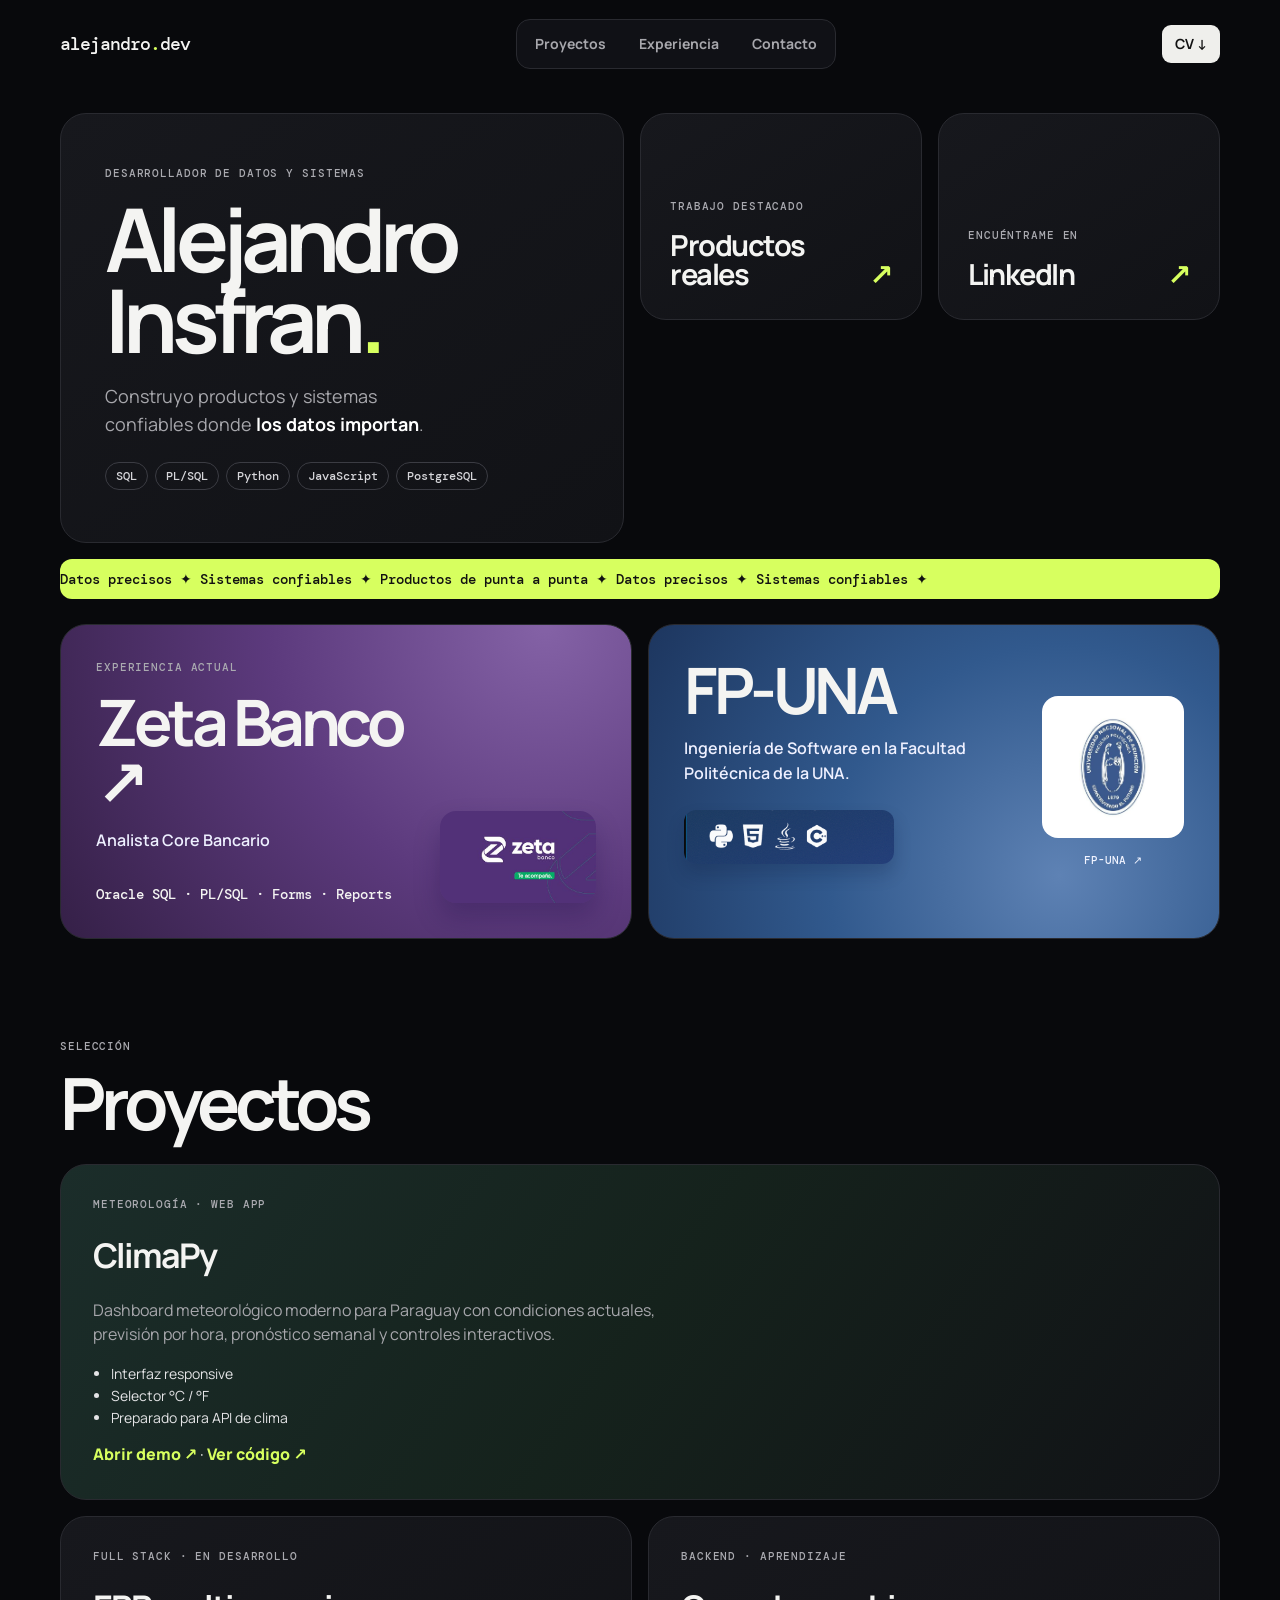
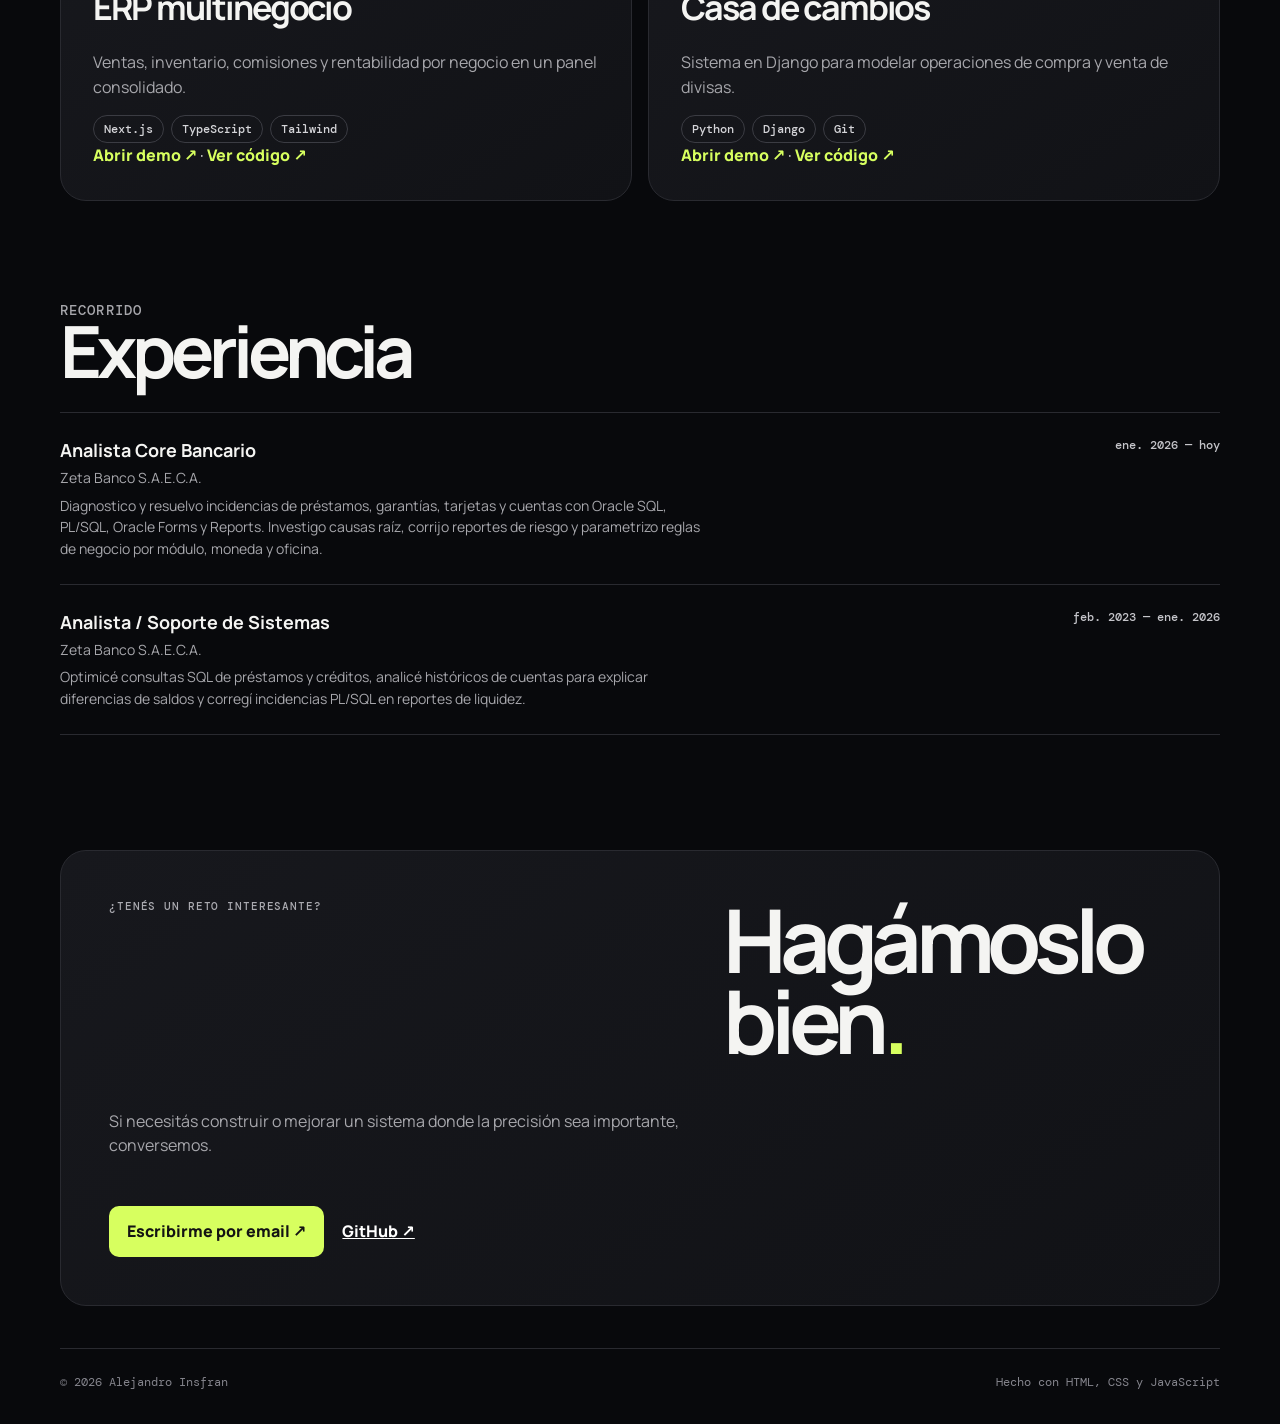
==== index.html @ 8dd602ce "Portfolio: metadatos Open Graph e imagen de vista previa para LinkedIn Co-Authored-By: Claude Sonnet" ====
<!doctype html>
<html lang="es">
<head>
  <meta charset="utf-8">
  <meta name="viewport" content="width=device-width,initial-scale=1">
  <meta name="description" content="Portfolio de Alejandro Insfran — desarrollador de datos y sistemas.">
  <meta property="og:type" content="website">
  <meta property="og:url" content="https://alejandroinsfran.dev/">
  <meta property="og:title" content="Alejandro Insfran - Desarrollador Full Stack">
  <meta property="og:description" content="Mi portafolio web: proyectos full stack, experiencia en sistemas bancarios y stack técnico (SQL, PL/SQL, Python, JavaScript, PostgreSQL).">
  <meta property="og:image" content="https://alejandroinsfran.dev/assets/og-portfolio.png">
  <meta property="og:image:width" content="1200">
  <meta property="og:image:height" content="630">
  <meta name="twitter:card" content="summary_large_image">
  <meta name="theme-color" content="#08090c">
  <title>Alejandro Insfran — Portfolio</title>
  <link rel="preconnect" href="https://fonts.googleapis.com">
  <link rel="preconnect" href="https://fonts.gstatic.com" crossorigin>
  <link href="https://fonts.googleapis.com/css2?family=DM+Mono:wght@400;500&family=Manrope:wght@400;500;600;700;800&display=swap" rel="stylesheet">
  <link rel="stylesheet" href="styles.css">
</head>
<body>
  <header class="header wrap">
    <a class="brand" href="#inicio">alejandro<span>.</span>dev</a>
    <nav aria-label="Navegación principal">
      <a href="https://github.com/ale13211#hola-soy-alejandro-insfran-" target="_blank" rel="noreferrer">Proyectos</a><a href="#experiencia">Experiencia</a><a href="#contacto">Contacto</a>
    </nav>
    <a class="header-cta" href="CV_Alejandro_Insfran_ES.pdf" download>CV ↓</a>
  </header>
  <main class="wrap" id="inicio">
    <section class="hero-grid section" aria-labelledby="title">
      <article class="card intro">
        <p class="eyebrow">DESARROLLADOR DE DATOS Y SISTEMAS</p>
        <h1 id="title">Alejandro<br>Insfran<span>.</span></h1>
        <p class="lead">Construyo productos y sistemas confiables donde <strong>los datos importan</strong>.</p>
        <div class="chips"><span>SQL</span><span>PL/SQL</span><span>Python</span><span>JavaScript</span><span>PostgreSQL</span></div>
      </article>
      <a class="card mini-card work-link" href="#proyectos">
        <p class="eyebrow">TRABAJO DESTACADO</p><h2>Productos<br>reales <b>↗</b></h2>
      </a>
      <a class="card mini-card linkedin" href="https://www.linkedin.com/in/alejandro-daniel-insfran-ca%C3%B1ete-721518279" target="_blank" rel="noreferrer">
        <p class="eyebrow">ENCUÉNTRAME EN</p><h2>LinkedIn <b>↗</b></h2>
      </a>
    </section>
    <div class="marquee" aria-hidden="true"><span>Datos precisos ✦ Sistemas confiables ✦ Productos de punta a punta ✦ Datos precisos ✦ Sistemas confiables ✦</span></div>
    <section class="feature-grid section" aria-label="Resumen profesional">
      <article class="card violet job-card">
        <div><p class="eyebrow">EXPERIENCIA ACTUAL</p><h2><a class="company-link" href="https://www.linkedin.com/company/zetabanco" target="_blank" rel="noreferrer">Zeta Banco ↗</a></h2><p>Analista Core Bancario</p>
        <div class="icons">Oracle SQL · PL/SQL · Forms · Reports</div></div>
        <img class="zeta-logo" src="assets/www_google_com_1791485414981.jpg" alt="Logo de Zeta Banco">
      </article>
      <a class="card blue study-card study-link" href="https://www.pol.una.py/" target="_blank" rel="noreferrer" aria-label="Visitar Facultad Politécnica UNA">
        <div><h2>FP-UNA</h2><p>Ingeniería de Software en la Facultad Politécnica de la UNA.</p><img class="study-tech-strip" src="assets/codex-clipboard-99dcad30-710d-464f-be17-c6146ee0ed5e.png" alt="Tecnologías: Python, HTML, Java y C++"></div>
        <figure class="una-mark"><img src="assets/www_google_com_1791486245835.jpg" alt="Escudo de la Facultad Politécnica UNA"><figcaption>FP-UNA ↗</figcaption></figure>
      </a>
    </section>
    <section id="proyectos" class="section">
      <div class="section-heading"><p class="eyebrow">SELECCIÓN</p><h2>Proyectos</h2></div>
      <div class="projects-grid">
        <article class="project card project-main"><div><p class="eyebrow">METEOROLOGÍA · WEB APP</p><h3>ClimaPy</h3><p>Dashboard meteorológico moderno para Paraguay con condiciones actuales, previsión por hora, pronóstico semanal y controles interactivos.</p><ul><li>Interfaz responsive</li><li>Selector °C / °F</li><li>Preparado para API de clima</li></ul></div><div><a href="demos/clima/">Abrir demo ↗</a> · <a href="https://github.com/ale13211/climapy-weather-dashboard" target="_blank" rel="noreferrer">Ver código ↗</a></div></article>
        <article class="project card"><p class="eyebrow">FULL STACK · EN DESARROLLO</p><h3>ERP multinegocio</h3><p>Ventas, inventario, comisiones y rentabilidad por negocio en un panel consolidado.</p><div class="tags"><span>Next.js</span><span>TypeScript</span><span>Tailwind</span></div><div><a href="demos/erp/">Abrir demo ↗</a> · <a href="https://github.com/ale13211/nova-erp-dashboard" target="_blank" rel="noreferrer">Ver código ↗</a></div></article>
        <article class="project card"><p class="eyebrow">BACKEND · APRENDIZAJE</p><h3>Casa de cambios</h3><p>Sistema en Django para modelar operaciones de compra y venta de divisas.</p><div class="tags"><span>Python</span><span>Django</span><span>Git</span></div><div><a href="demos/casa-cambios/">Abrir demo ↗</a> · <a href="https://github.com/ale13211/cambio-claro-exchange-demo" target="_blank" rel="noreferrer">Ver código ↗</a></div></article>
      </div>
    </section>
    <section id="experiencia" class="section experience">
      <div class="section-heading"><p class="eyebrow">RECORRIDO</p><h2>Experiencia</h2></div>
      <ol>
        <li><div><strong>Analista Core Bancario</strong><span>Zeta Banco S.A.E.C.A.</span></div><time>ene. 2026 — hoy</time><p>Diagnostico y resuelvo incidencias de préstamos, garantías, tarjetas y cuentas con Oracle SQL, PL/SQL, Oracle Forms y Reports. Investigo causas raíz, corrijo reportes de riesgo y parametrizo reglas de negocio por módulo, moneda y oficina.</p></li>
        <li><div><strong>Analista / Soporte de Sistemas</strong><span>Zeta Banco S.A.E.C.A.</span></div><time>feb. 2023 — ene. 2026</time><p>Optimicé consultas SQL de préstamos y créditos, analicé históricos de cuentas para explicar diferencias de saldos y corregí incidencias PL/SQL en reportes de liquidez.</p></li>
      </ol>
    </section>
    <section id="contacto" class="contact section card">
      <p class="eyebrow">¿TENÉS UN RETO INTERESANTE?</p><h2>Hagámoslo<br>bien<span>.</span></h2>
      <p>Si necesitás construir o mejorar un sistema donde la precisión sea importante, conversemos.</p>
      <div><a class="button" href="mailto:aleinsfranwork@gmail.com">Escribirme por email ↗</a><a class="text-link" href="https://github.com/ale13211" target="_blank" rel="noreferrer">GitHub ↗</a></div>
    </section>
  </main>
  <footer class="wrap"><span>© <span id="year"></span> Alejandro Insfran</span><span>Hecho con HTML, CSS y JavaScript</span></footer>
  <script src="main.js"></script>
</body>
</html>
---- styles.css ----
:root{--bg:#08090c;--card:#121317;--line:#292a30;--text:#f4f4f2;--muted:#a7a7ac;--blue:#2857e8;--violet:#5b3bb9;--lime:#d7ff5f}*{box-sizing:border-box}html{scroll-behavior:smooth}body{margin:0;background:var(--bg);color:var(--text);font-family:Manrope,system-ui,sans-serif;line-height:1.55}.wrap{width:min(1160px,calc(100% - 32px));margin:auto}.header{height:88px;display:flex;align-items:center;justify-content:space-between;gap:22px}.brand{font:500 18px "DM Mono",monospace;text-decoration:none;color:var(--text);letter-spacing:-1px}.brand span,h1 span,.contact h2 span{color:var(--lime)}nav{display:flex;gap:7px;background:#101116;border:1px solid var(--line);border-radius:14px;padding:5px}nav a,.header-cta{text-decoration:none;color:var(--muted);font-size:14px;font-weight:700;padding:8px 13px;border-radius:9px;transition:.2s}nav a:hover{background:#202127;color:#fff}.header-cta{background:#efefec;color:#121212}.section{margin-top:25px}.card{background:linear-gradient(145deg,#17181d,#111216);border:1px solid var(--line);border-radius:26px}.hero-grid{display:grid;grid-template-columns:2fr 1fr 1fr;gap:16px}.intro{grid-row:span 2;padding:44px;min-height:430px;display:flex;flex-direction:column;justify-content:center}.eyebrow{color:#aaaab0;font:500 11px "DM Mono",monospace;letter-spacing:.08em;margin:0 0 18px}.intro h1,.contact h2{font-size:clamp(48px,7vw,88px);line-height:.92;letter-spacing:-.075em;margin:0}.lead{font-size:18px;color:var(--muted);max-width:31ch;margin:23px 0}.lead strong{color:#fff}.chips,.tags{display:flex;flex-wrap:wrap;gap:7px}.chips span,.tags span{border:1px solid #3b3c43;border-radius:999px;padding:5px 10px;color:#d5d5d9;font:500 12px "DM Mono",monospace}.mini-card{padding:29px;text-decoration:none;color:inherit;min-height:207px;display:flex;flex-direction:column;justify-content:flex-end;transition:transform .2s,border-color .2s}.mini-card:hover,.project:hover{transform:translateY(-4px);border-color:#666874}.mini-card h2{font-size:29px;line-height:1.02;margin:0;letter-spacing:-.05em}.mini-card b{float:right;color:var(--lime)}.marquee{margin:16px 0;background:var(--lime);color:#111;padding:11px 0;overflow:hidden;border-radius:12px;white-space:nowrap;font:500 14px "DM Mono",monospace}.marquee span{display:inline-block;animation:move 25s linear infinite}@keyframes move{to{transform:translateX(-30%)}}.feature-grid{display:grid;grid-template-columns:1fr 1fr;gap:16px}.job-card,.study-card{padding:35px;min-height:285px}.blue{background:radial-gradient(circle at 72% 80%,#5e82b4,#31598d 48%,#1d365f)}.violet{background:radial-gradient(circle at 85% 0,#8462a6,#5c3a7d 48%,#352047)}.feature-grid h2{font-size:clamp(40px,5vw,65px);line-height:.94;margin:0;letter-spacing:-.07em}.feature-grid p:not(.eyebrow){max-width:32ch;color:#eef0ff;font-weight:600}.icons{margin-top:32px;font:500 14px "DM Mono",monospace}.section-heading{margin:100px 0 28px}.section-heading h2{font-size:clamp(40px,6vw,72px);letter-spacing:-.07em;line-height:.9;margin:0}.projects-grid{display:grid;grid-template-columns:repeat(2,1fr);gap:16px}.project{padding:32px;min-height:280px;display:flex;flex-direction:column;justify-content:space-between;transition:.2s}.project-main{grid-column:span 2;background:linear-gradient(125deg,#1b2d2a,#15221c 50%,#111216)}.project h3{font-size:34px;letter-spacing:-.06em;margin:0}.project p:not(.eyebrow){color:var(--muted);max-width:60ch}.project ul{padding-left:18px;color:#e4e4e6;font-size:14px}.project a{color:var(--lime);font-weight:800;text-decoration:none}.experience ol{list-style:none;padding:0;margin:0;border-top:1px solid var(--line)}.experience li{display:grid;grid-template-columns:1.5fr auto;gap:5px 20px;padding:24px 0;border-bottom:1px solid var(--line)}.experience strong{display:block;font-size:18px}.experience span,.experience p{color:var(--muted);font-size:14px}.experience p{grid-column:1/-1;margin:0;max-width:72ch}.experience time{font:500 12px "DM Mono",monospace;color:#c5c5ca}.contact{margin:115px 0 42px;padding:48px;display:grid;grid-template-columns:1.3fr 1fr;gap:32px}.contact p:not(.eyebrow){color:var(--muted);align-self:center}.contact>div{grid-column:1/-1;display:flex;gap:18px;align-items:center}.button{background:var(--lime);color:#131313;text-decoration:none;font-weight:800;padding:13px 18px;border-radius:10px}.text-link{color:#fff;font-weight:800}footer{border-top:1px solid var(--line);padding:25px 0 34px;color:#85858d;display:flex;justify-content:space-between;font:12px "DM Mono",monospace}@media(max-width:720px){.header{height:70px}.header nav{display:none}.hero-grid{grid-template-columns:1fr}.intro{min-height:350px;padding:30px}.mini-card{min-height:150px}.feature-grid,.projects-grid,.contact{grid-template-columns:1fr}.project-main{grid-column:span 1}.section-heading{margin-top:72px}.contact{padding:30px;margin-top:80px}.contact>div{grid-column:auto;flex-direction:column;align-items:flex-start}.experience li{grid-template-columns:1fr}.experience time{grid-column:1}.header-cta{padding:7px 10px}}.company-link{color:inherit;text-decoration:none}.company-link:hover{color:var(--lime)}
.job-card,.study-card{position:relative;overflow:hidden}.job-card{display:flex;justify-content:space-between;gap:18px}.zeta-logo{width:156px;height:92px;object-fit:cover;object-position:center;border-radius:16px;align-self:flex-end;box-shadow:0 14px 26px rgba(21,9,59,.25)}.study-link{display:flex;justify-content:space-between;gap:20px;color:inherit;text-decoration:none;transition:transform .2s,border-color .2s}.study-link:hover{transform:translateY(-4px);border-color:#7a9bff}.una-mark{width:142px;margin:0;align-self:center;text-align:center;flex:0 0 auto}.una-mark img{width:100%;aspect-ratio:1;object-fit:cover;border-radius:16px;border:1px solid rgba(255,255,255,.55);background:#fff;padding:7px}.una-mark figcaption{margin-top:8px;font:500 11px "DM Mono",monospace;color:#f0f3ff}@media(max-width:720px){.job-card,.study-link{min-height:285px}.zeta-logo{width:125px;height:75px}.una-mark{width:112px}.study-link h2{font-size:clamp(36px,10vw,50px)}}.study-tech-strip{display:block;width:min(210px,100%);height:auto;margin-top:24px;border-radius:12px;opacity:.98;box-shadow:0 10px 18px rgba(9,22,49,.2)}@media(max-width:720px){.study-tech-strip{width:165px;margin-top:18px}}
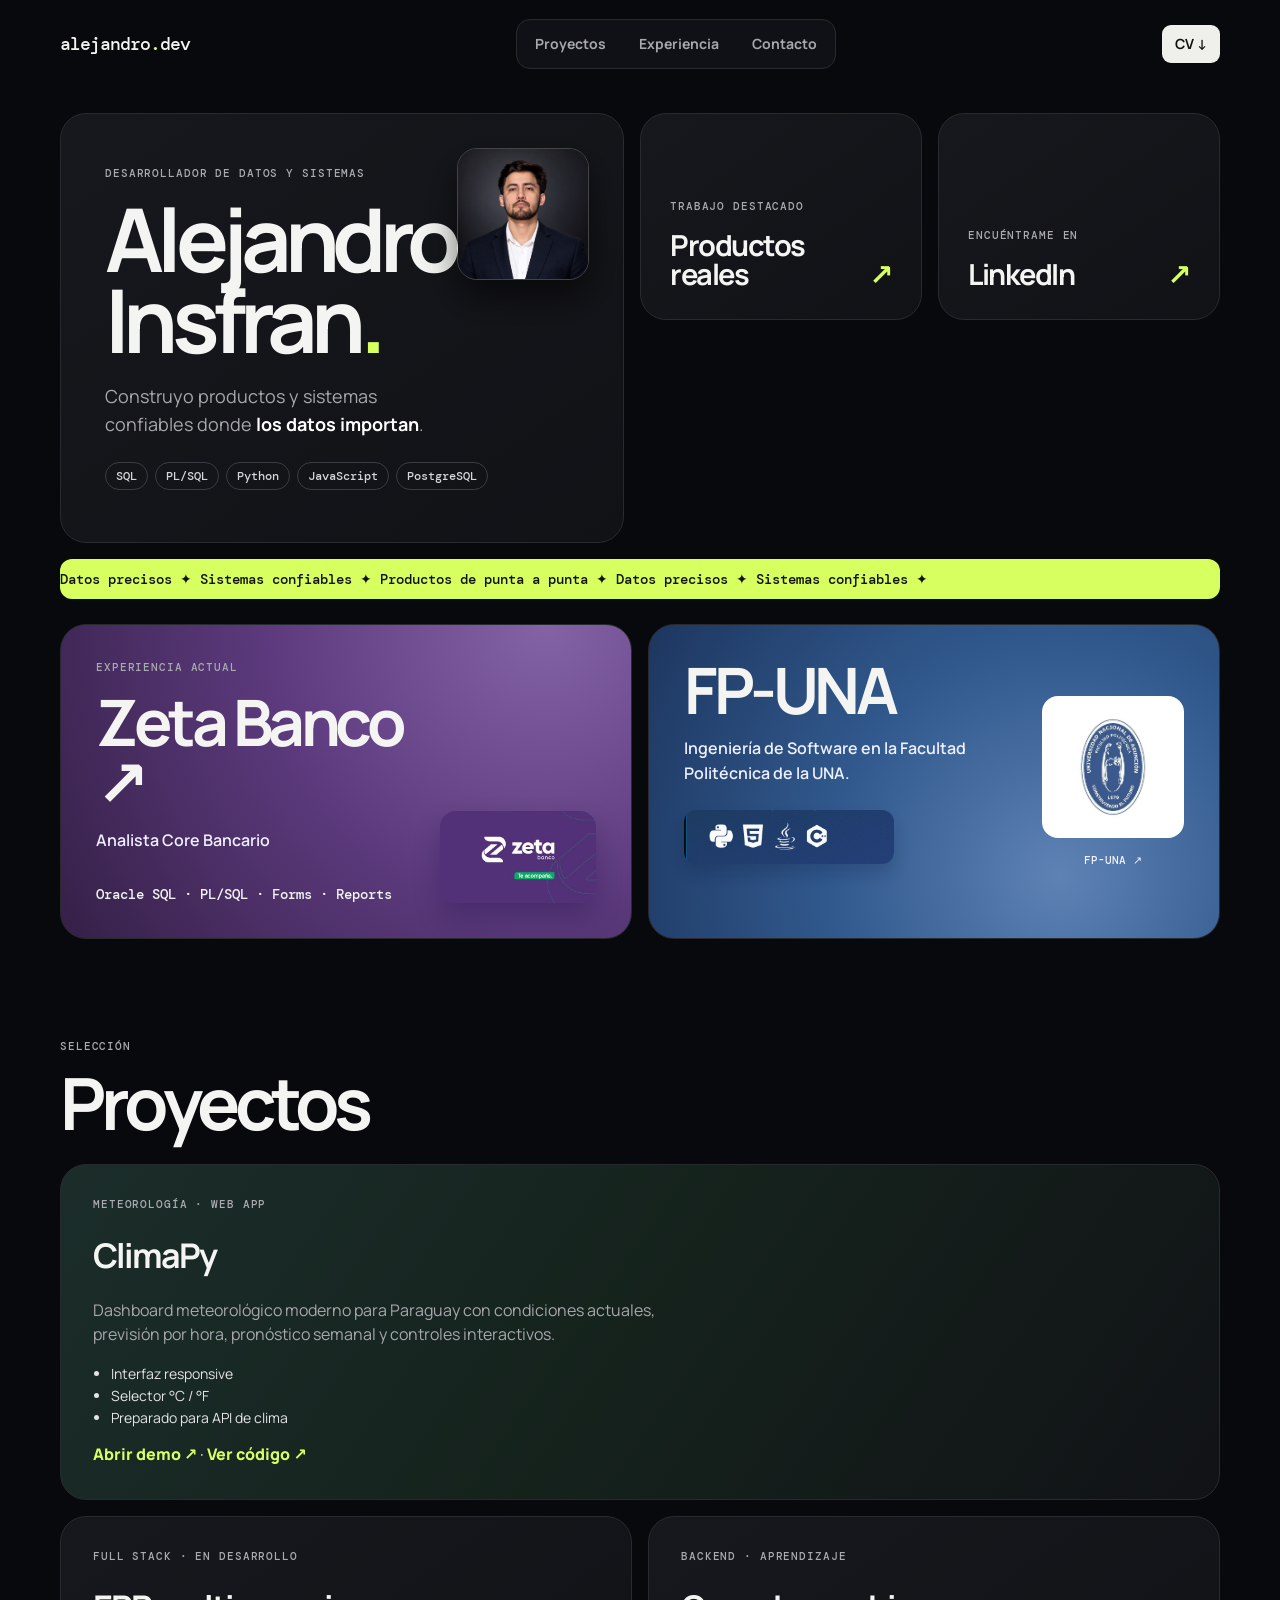
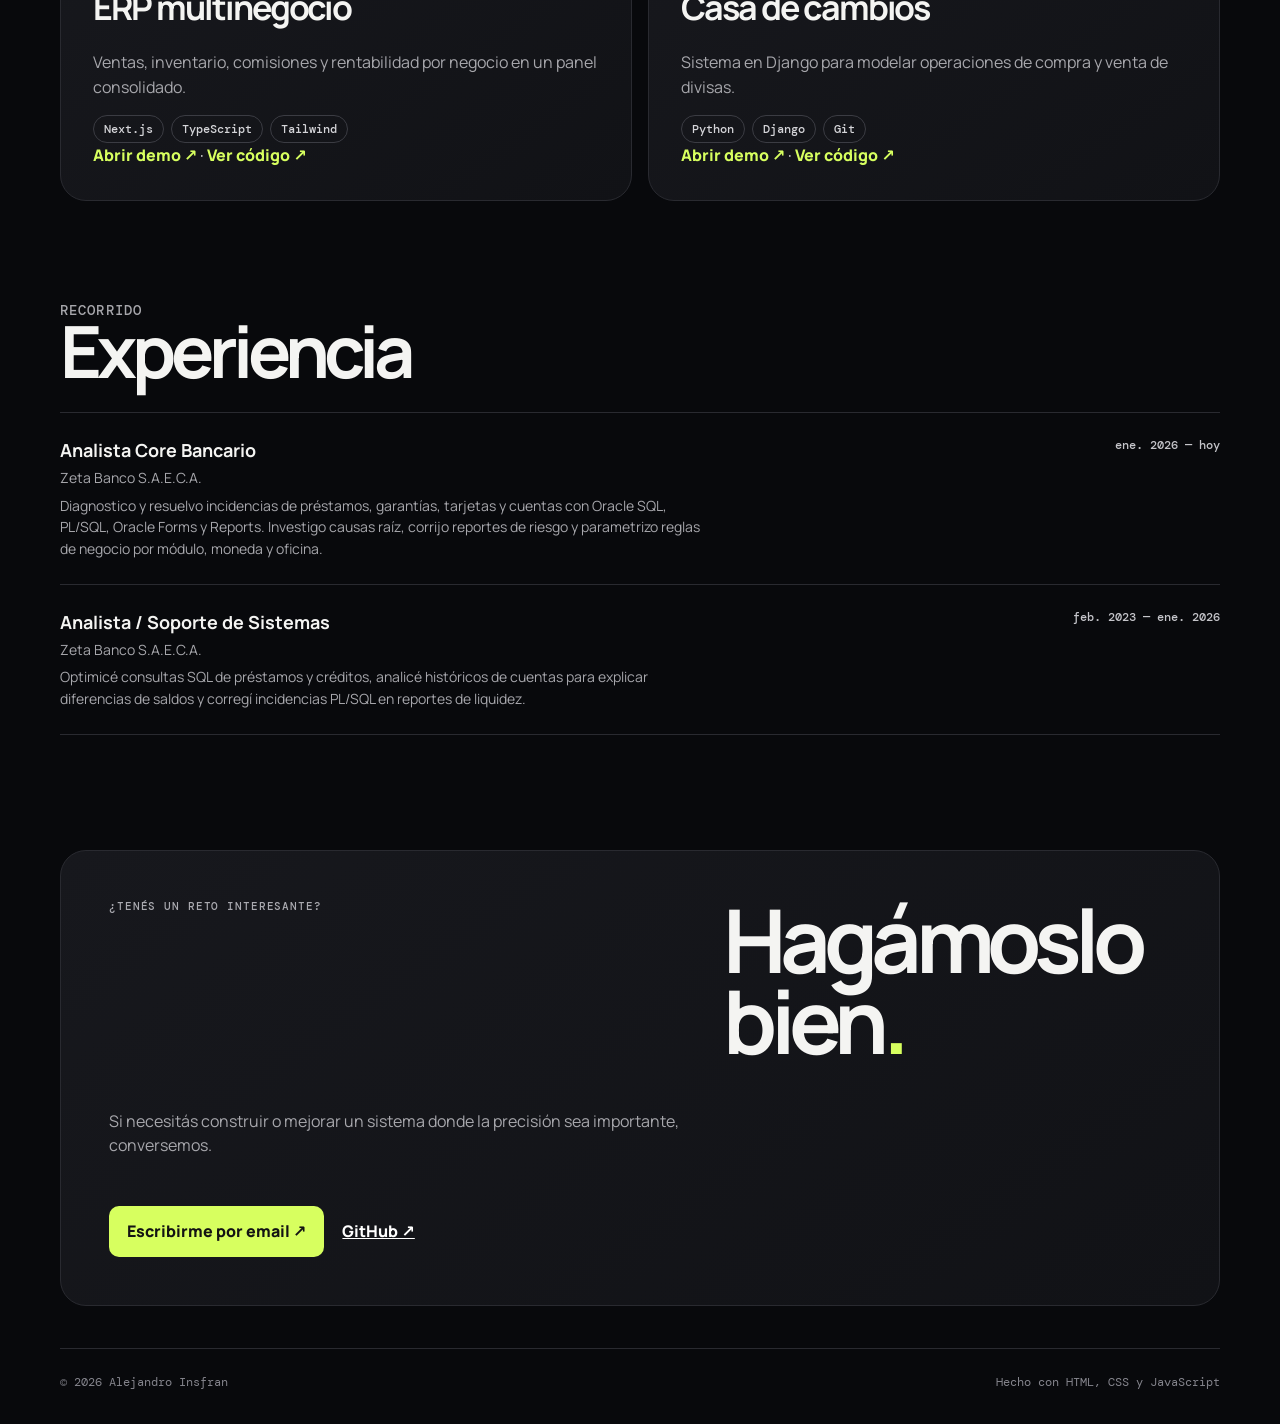
==== commit db1de49d: "feat: add professional portrait to hero" ====
--- a/index.html
+++ b/index.html
@@ -30,6 +30,7 @@
   <main class="wrap" id="inicio">
     <section class="hero-grid section" aria-labelledby="title">
       <article class="card intro">
+        <img class="profile-photo" src="assets/alejandro-insfran-profile.png" alt="Retrato profesional de Alejandro Insfran">
         <p class="eyebrow">DESARROLLADOR DE DATOS Y SISTEMAS</p>
         <h1 id="title">Alejandro<br>Insfran<span>.</span></h1>
         <p class="lead">Construyo productos y sistemas confiables donde <strong>los datos importan</strong>.</p>
@@ -78,4 +79,4 @@
   <footer class="wrap"><span>© <span id="year"></span> Alejandro Insfran</span><span>Hecho con HTML, CSS y JavaScript</span></footer>
   <script src="main.js"></script>
 </body>
-</html>+</html>
--- a/styles.css
+++ b/styles.css
@@ -1,2 +1,3 @@
 :root{--bg:#08090c;--card:#121317;--line:#292a30;--text:#f4f4f2;--muted:#a7a7ac;--blue:#2857e8;--violet:#5b3bb9;--lime:#d7ff5f}*{box-sizing:border-box}html{scroll-behavior:smooth}body{margin:0;background:var(--bg);color:var(--text);font-family:Manrope,system-ui,sans-serif;line-height:1.55}.wrap{width:min(1160px,calc(100% - 32px));margin:auto}.header{height:88px;display:flex;align-items:center;justify-content:space-between;gap:22px}.brand{font:500 18px "DM Mono",monospace;text-decoration:none;color:var(--text);letter-spacing:-1px}.brand span,h1 span,.contact h2 span{color:var(--lime)}nav{display:flex;gap:7px;background:#101116;border:1px solid var(--line);border-radius:14px;padding:5px}nav a,.header-cta{text-decoration:none;color:var(--muted);font-size:14px;font-weight:700;padding:8px 13px;border-radius:9px;transition:.2s}nav a:hover{background:#202127;color:#fff}.header-cta{background:#efefec;color:#121212}.section{margin-top:25px}.card{background:linear-gradient(145deg,#17181d,#111216);border:1px solid var(--line);border-radius:26px}.hero-grid{display:grid;grid-template-columns:2fr 1fr 1fr;gap:16px}.intro{grid-row:span 2;padding:44px;min-height:430px;display:flex;flex-direction:column;justify-content:center}.eyebrow{color:#aaaab0;font:500 11px "DM Mono",monospace;letter-spacing:.08em;margin:0 0 18px}.intro h1,.contact h2{font-size:clamp(48px,7vw,88px);line-height:.92;letter-spacing:-.075em;margin:0}.lead{font-size:18px;color:var(--muted);max-width:31ch;margin:23px 0}.lead strong{color:#fff}.chips,.tags{display:flex;flex-wrap:wrap;gap:7px}.chips span,.tags span{border:1px solid #3b3c43;border-radius:999px;padding:5px 10px;color:#d5d5d9;font:500 12px "DM Mono",monospace}.mini-card{padding:29px;text-decoration:none;color:inherit;min-height:207px;display:flex;flex-direction:column;justify-content:flex-end;transition:transform .2s,border-color .2s}.mini-card:hover,.project:hover{transform:translateY(-4px);border-color:#666874}.mini-card h2{font-size:29px;line-height:1.02;margin:0;letter-spacing:-.05em}.mini-card b{float:right;color:var(--lime)}.marquee{margin:16px 0;background:var(--lime);color:#111;padding:11px 0;overflow:hidden;border-radius:12px;white-space:nowrap;font:500 14px "DM Mono",monospace}.marquee span{display:inline-block;animation:move 25s linear infinite}@keyframes move{to{transform:translateX(-30%)}}.feature-grid{display:grid;grid-template-columns:1fr 1fr;gap:16px}.job-card,.study-card{padding:35px;min-height:285px}.blue{background:radial-gradient(circle at 72% 80%,#5e82b4,#31598d 48%,#1d365f)}.violet{background:radial-gradient(circle at 85% 0,#8462a6,#5c3a7d 48%,#352047)}.feature-grid h2{font-size:clamp(40px,5vw,65px);line-height:.94;margin:0;letter-spacing:-.07em}.feature-grid p:not(.eyebrow){max-width:32ch;color:#eef0ff;font-weight:600}.icons{margin-top:32px;font:500 14px "DM Mono",monospace}.section-heading{margin:100px 0 28px}.section-heading h2{font-size:clamp(40px,6vw,72px);letter-spacing:-.07em;line-height:.9;margin:0}.projects-grid{display:grid;grid-template-columns:repeat(2,1fr);gap:16px}.project{padding:32px;min-height:280px;display:flex;flex-direction:column;justify-content:space-between;transition:.2s}.project-main{grid-column:span 2;background:linear-gradient(125deg,#1b2d2a,#15221c 50%,#111216)}.project h3{font-size:34px;letter-spacing:-.06em;margin:0}.project p:not(.eyebrow){color:var(--muted);max-width:60ch}.project ul{padding-left:18px;color:#e4e4e6;font-size:14px}.project a{color:var(--lime);font-weight:800;text-decoration:none}.experience ol{list-style:none;padding:0;margin:0;border-top:1px solid var(--line)}.experience li{display:grid;grid-template-columns:1.5fr auto;gap:5px 20px;padding:24px 0;border-bottom:1px solid var(--line)}.experience strong{display:block;font-size:18px}.experience span,.experience p{color:var(--muted);font-size:14px}.experience p{grid-column:1/-1;margin:0;max-width:72ch}.experience time{font:500 12px "DM Mono",monospace;color:#c5c5ca}.contact{margin:115px 0 42px;padding:48px;display:grid;grid-template-columns:1.3fr 1fr;gap:32px}.contact p:not(.eyebrow){color:var(--muted);align-self:center}.contact>div{grid-column:1/-1;display:flex;gap:18px;align-items:center}.button{background:var(--lime);color:#131313;text-decoration:none;font-weight:800;padding:13px 18px;border-radius:10px}.text-link{color:#fff;font-weight:800}footer{border-top:1px solid var(--line);padding:25px 0 34px;color:#85858d;display:flex;justify-content:space-between;font:12px "DM Mono",monospace}@media(max-width:720px){.header{height:70px}.header nav{display:none}.hero-grid{grid-template-columns:1fr}.intro{min-height:350px;padding:30px}.mini-card{min-height:150px}.feature-grid,.projects-grid,.contact{grid-template-columns:1fr}.project-main{grid-column:span 1}.section-heading{margin-top:72px}.contact{padding:30px;margin-top:80px}.contact>div{grid-column:auto;flex-direction:column;align-items:flex-start}.experience li{grid-template-columns:1fr}.experience time{grid-column:1}.header-cta{padding:7px 10px}}.company-link{color:inherit;text-decoration:none}.company-link:hover{color:var(--lime)}
-.job-card,.study-card{position:relative;overflow:hidden}.job-card{display:flex;justify-content:space-between;gap:18px}.zeta-logo{width:156px;height:92px;object-fit:cover;object-position:center;border-radius:16px;align-self:flex-end;box-shadow:0 14px 26px rgba(21,9,59,.25)}.study-link{display:flex;justify-content:space-between;gap:20px;color:inherit;text-decoration:none;transition:transform .2s,border-color .2s}.study-link:hover{transform:translateY(-4px);border-color:#7a9bff}.una-mark{width:142px;margin:0;align-self:center;text-align:center;flex:0 0 auto}.una-mark img{width:100%;aspect-ratio:1;object-fit:cover;border-radius:16px;border:1px solid rgba(255,255,255,.55);background:#fff;padding:7px}.una-mark figcaption{margin-top:8px;font:500 11px "DM Mono",monospace;color:#f0f3ff}@media(max-width:720px){.job-card,.study-link{min-height:285px}.zeta-logo{width:125px;height:75px}.una-mark{width:112px}.study-link h2{font-size:clamp(36px,10vw,50px)}}.study-tech-strip{display:block;width:min(210px,100%);height:auto;margin-top:24px;border-radius:12px;opacity:.98;box-shadow:0 10px 18px rgba(9,22,49,.2)}@media(max-width:720px){.study-tech-strip{width:165px;margin-top:18px}}+.job-card,.study-card{position:relative;overflow:hidden}.job-card{display:flex;justify-content:space-between;gap:18px}.zeta-logo{width:156px;height:92px;object-fit:cover;object-position:center;border-radius:16px;align-self:flex-end;box-shadow:0 14px 26px rgba(21,9,59,.25)}.study-link{display:flex;justify-content:space-between;gap:20px;color:inherit;text-decoration:none;transition:transform .2s,border-color .2s}.study-link:hover{transform:translateY(-4px);border-color:#7a9bff}.una-mark{width:142px;margin:0;align-self:center;text-align:center;flex:0 0 auto}.una-mark img{width:100%;aspect-ratio:1;object-fit:cover;border-radius:16px;border:1px solid rgba(255,255,255,.55);background:#fff;padding:7px}.una-mark figcaption{margin-top:8px;font:500 11px "DM Mono",monospace;color:#f0f3ff}@media(max-width:720px){.job-card,.study-link{min-height:285px}.zeta-logo{width:125px;height:75px}.una-mark{width:112px}.study-link h2{font-size:clamp(36px,10vw,50px)}}.study-tech-strip{display:block;width:min(210px,100%);height:auto;margin-top:24px;border-radius:12px;opacity:.98;box-shadow:0 10px 18px rgba(9,22,49,.2)}@media(max-width:720px){.study-tech-strip{width:165px;margin-top:18px}}
+.intro{position:relative;overflow:hidden}.profile-photo{position:absolute;top:34px;right:34px;width:132px;aspect-ratio:1;object-fit:cover;object-position:center 18%;border-radius:20px;border:1px solid rgba(255,255,255,.2);box-shadow:0 18px 35px #0008;filter:saturate(.95)}@media(max-width:720px){.profile-photo{top:24px;right:24px;width:104px;border-radius:16px}.intro h1{max-width:75%}}
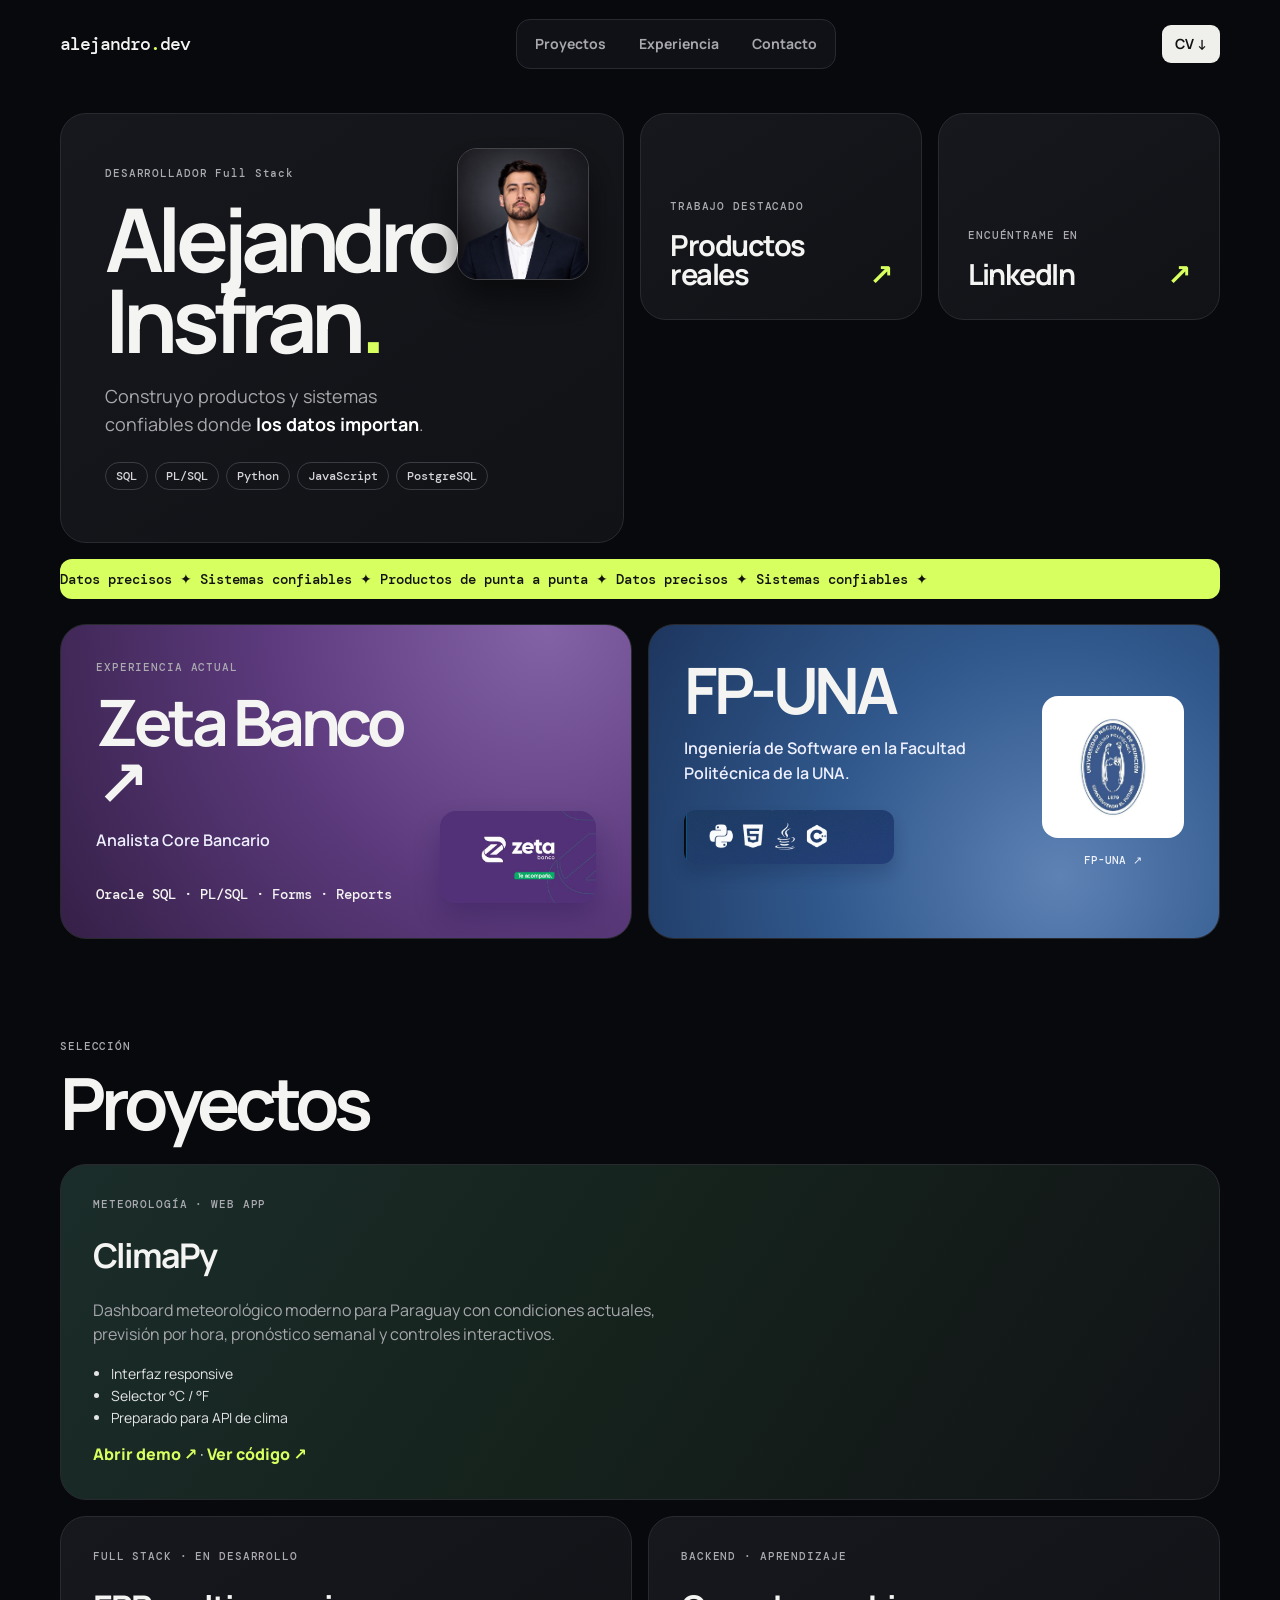
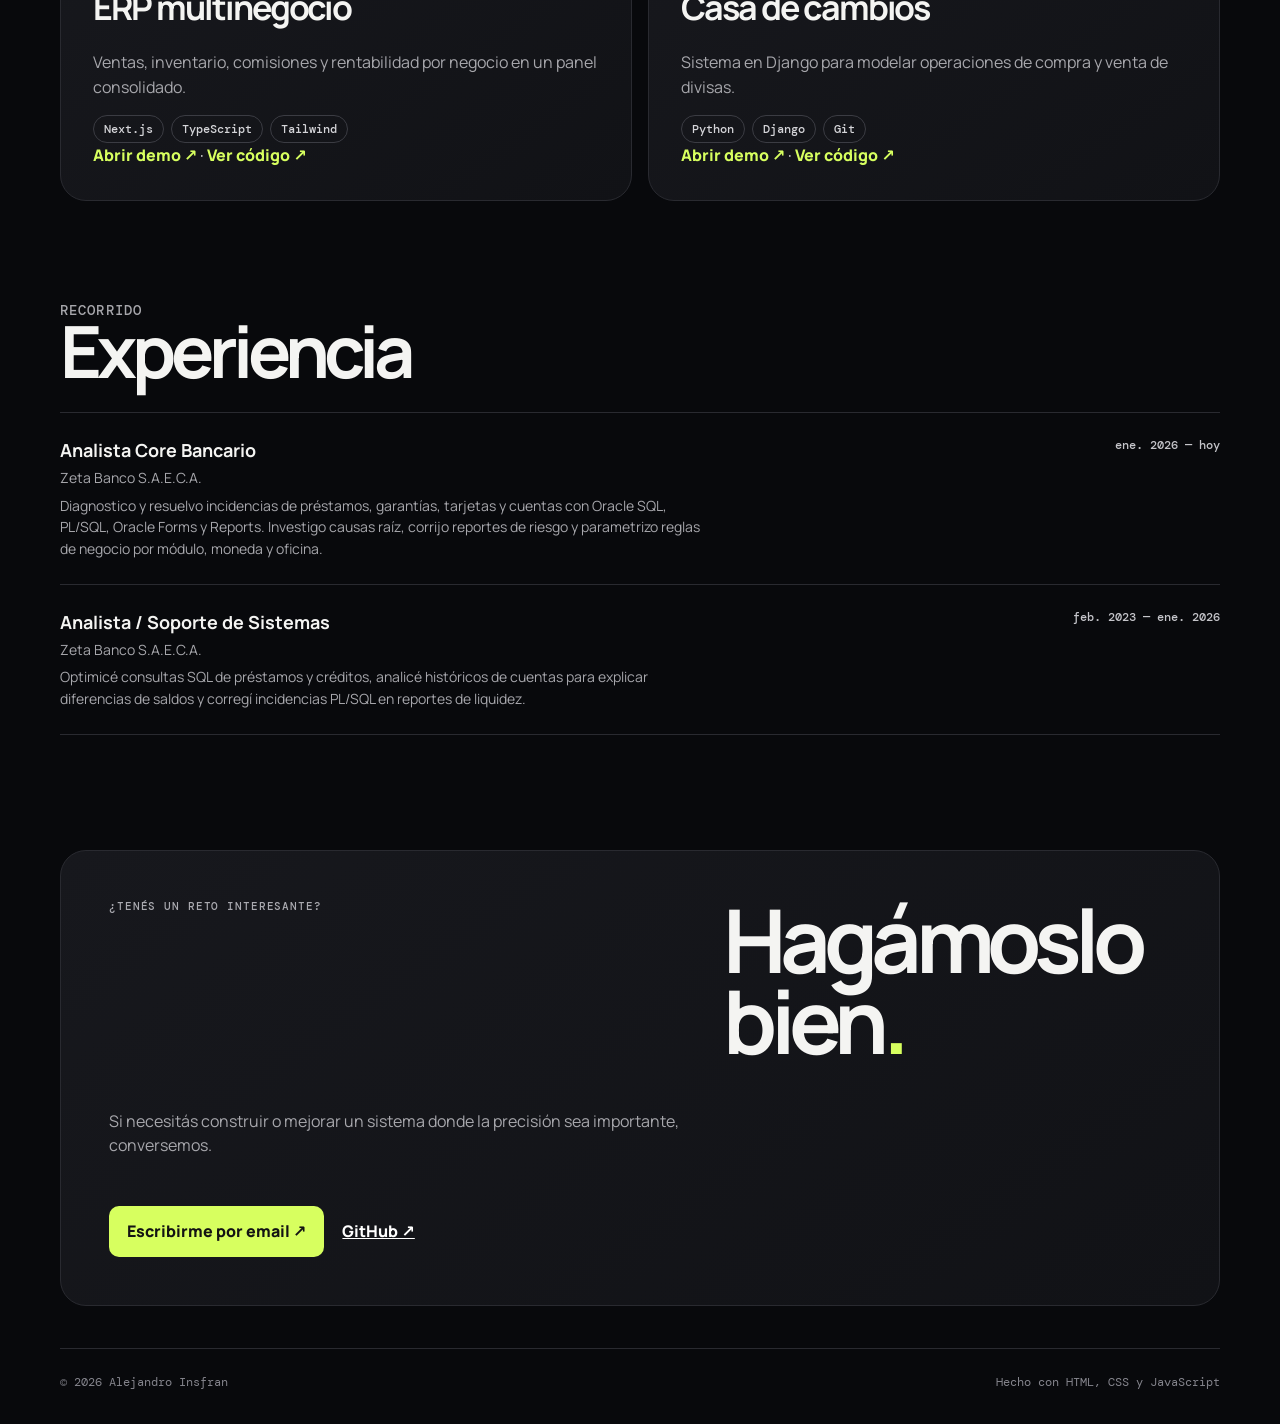
==== commit 438d088c: "Update index.html" ====
--- a/index.html
+++ b/index.html
@@ -31,7 +31,7 @@
     <section class="hero-grid section" aria-labelledby="title">
       <article class="card intro">
         <img class="profile-photo" src="assets/alejandro-insfran-profile.png" alt="Retrato profesional de Alejandro Insfran">
-        <p class="eyebrow">DESARROLLADOR DE DATOS Y SISTEMAS</p>
+        <p class="eyebrow">DESARROLLADOR Full Stack</p>
         <h1 id="title">Alejandro<br>Insfran<span>.</span></h1>
         <p class="lead">Construyo productos y sistemas confiables donde <strong>los datos importan</strong>.</p>
         <div class="chips"><span>SQL</span><span>PL/SQL</span><span>Python</span><span>JavaScript</span><span>PostgreSQL</span></div>
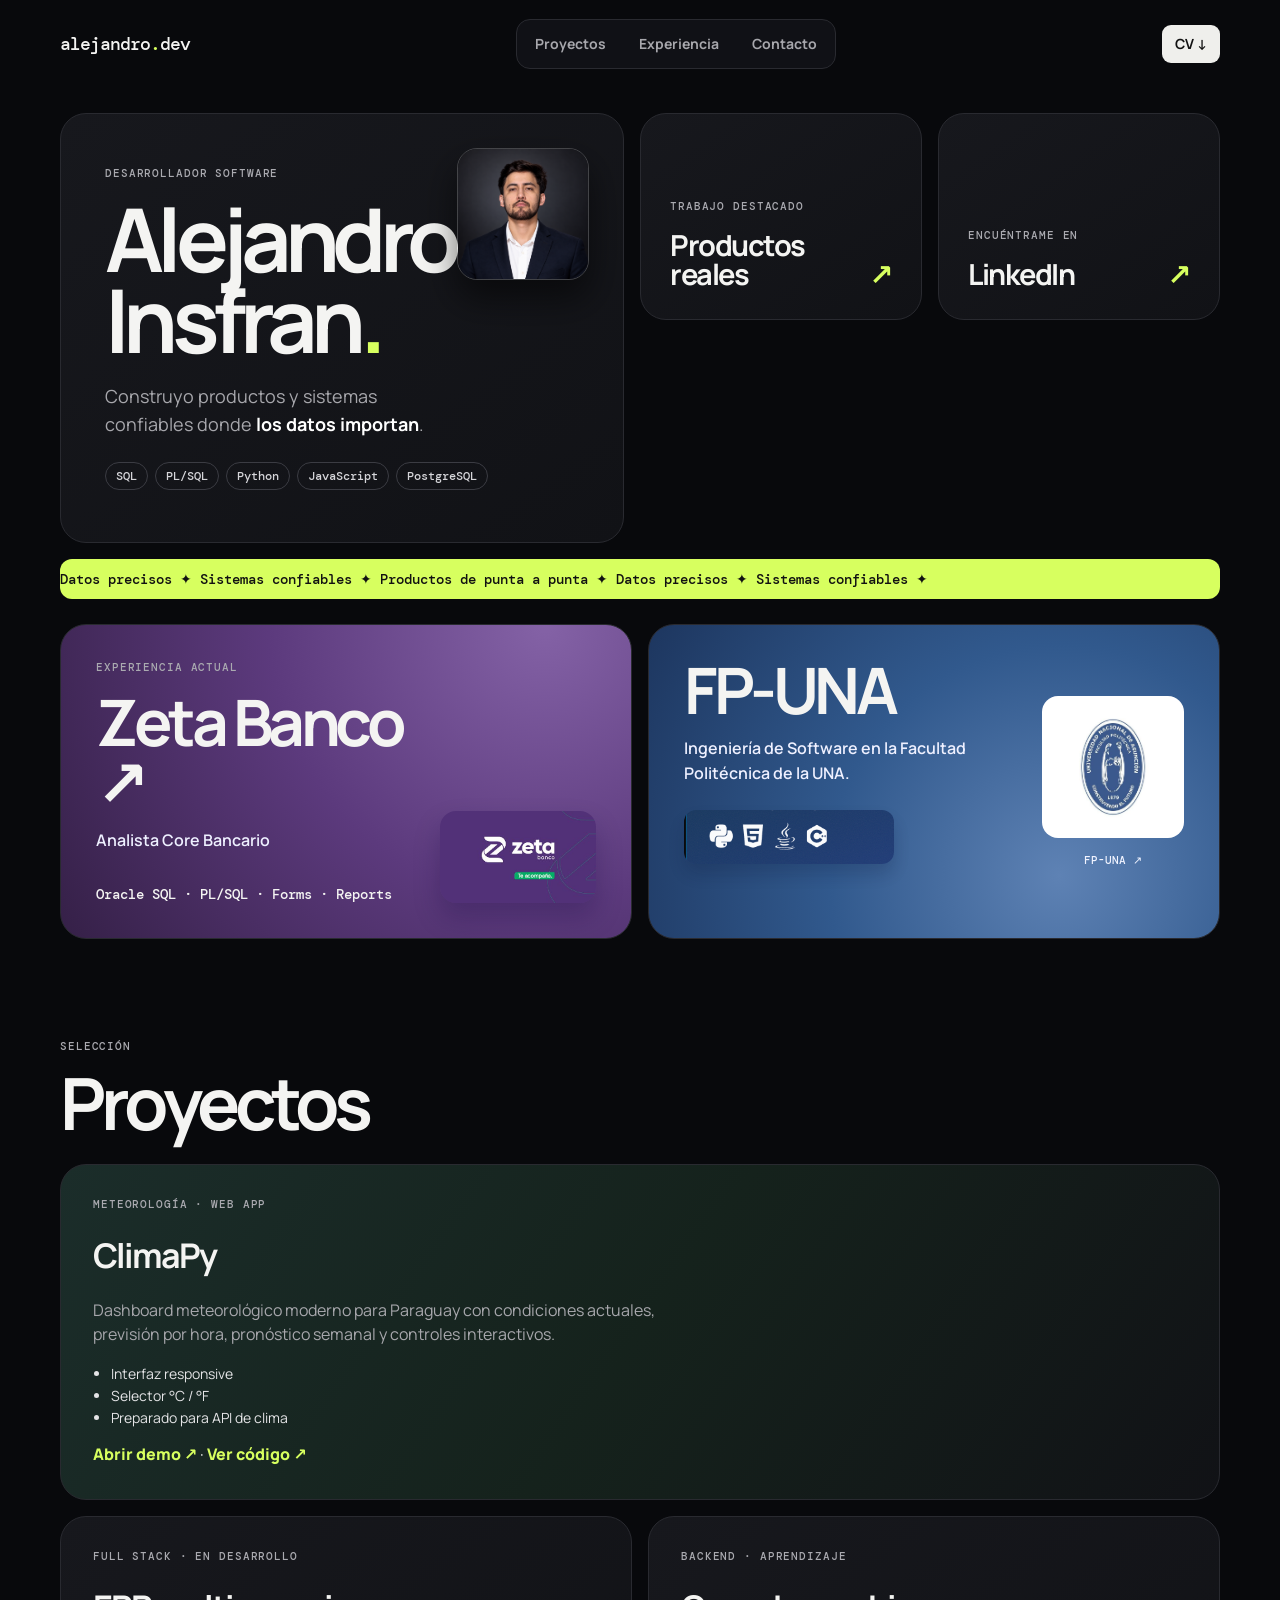
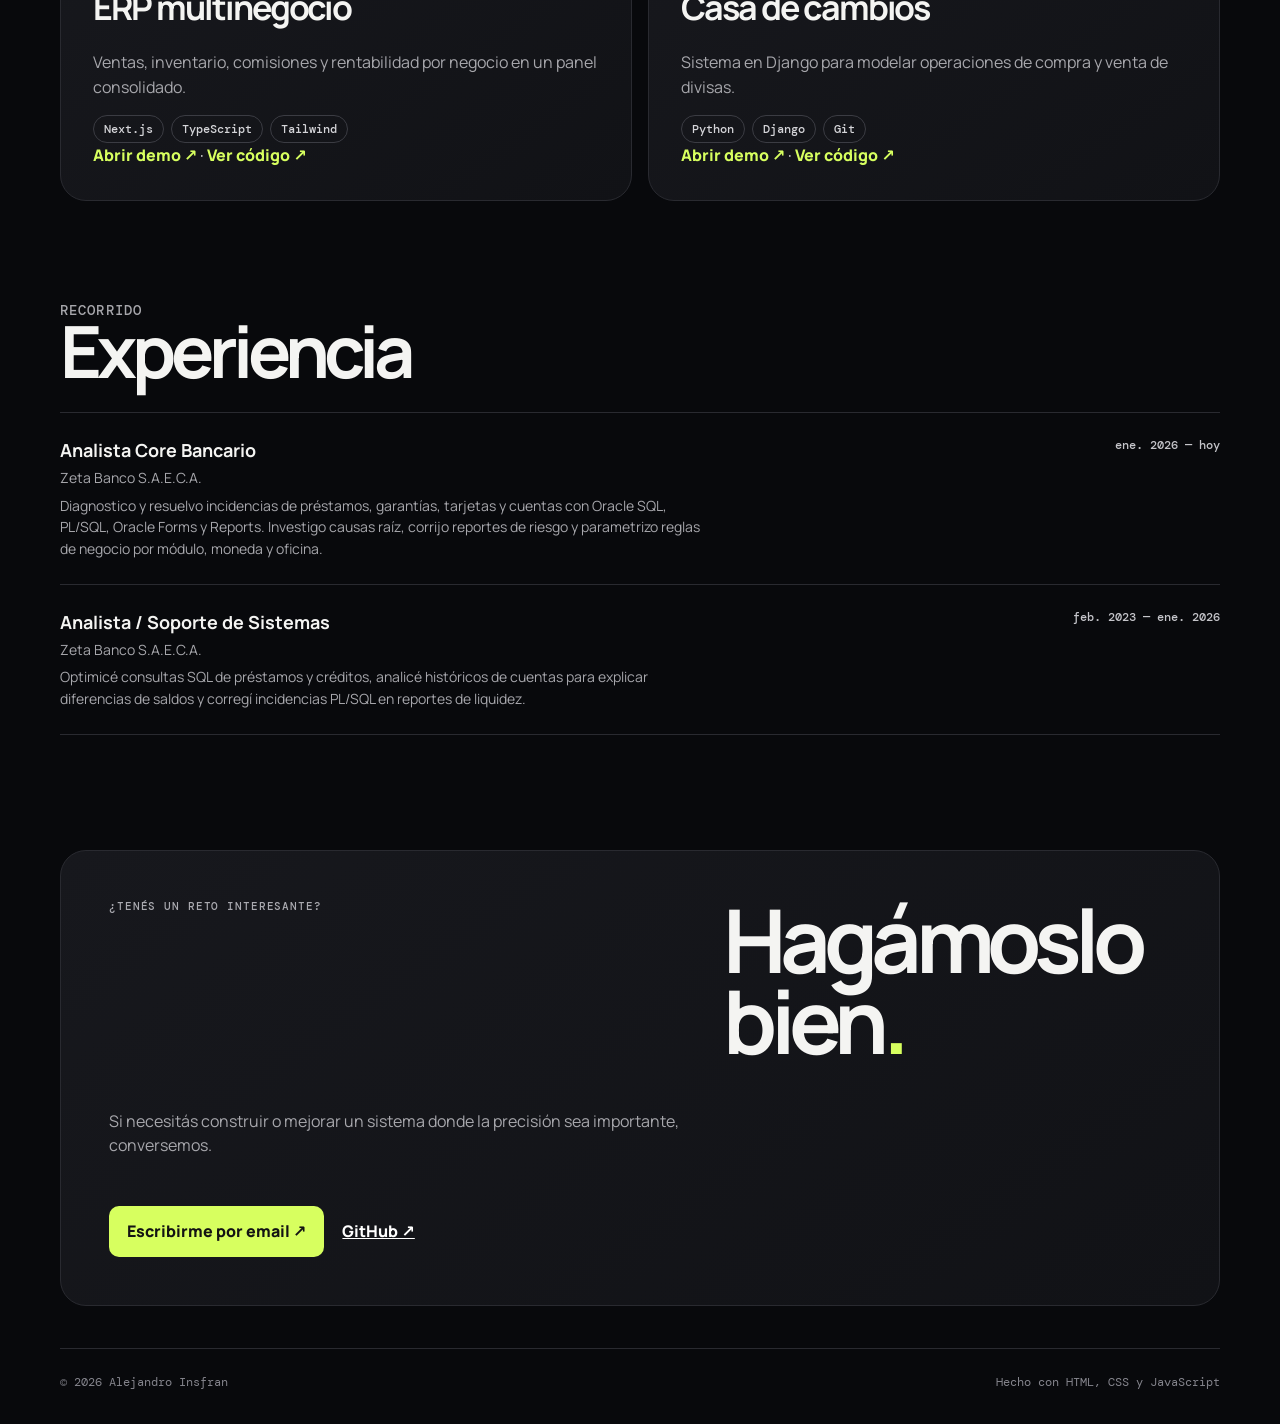
==== commit d09a31f2: "Update index.html" ====
--- a/index.html
+++ b/index.html
@@ -31,7 +31,7 @@
     <section class="hero-grid section" aria-labelledby="title">
       <article class="card intro">
         <img class="profile-photo" src="assets/alejandro-insfran-profile.png" alt="Retrato profesional de Alejandro Insfran">
-        <p class="eyebrow">DESARROLLADOR Full Stack</p>
+        <p class="eyebrow">DESARROLLADOR SOFTWARE</p>
         <h1 id="title">Alejandro<br>Insfran<span>.</span></h1>
         <p class="lead">Construyo productos y sistemas confiables donde <strong>los datos importan</strong>.</p>
         <div class="chips"><span>SQL</span><span>PL/SQL</span><span>Python</span><span>JavaScript</span><span>PostgreSQL</span></div>
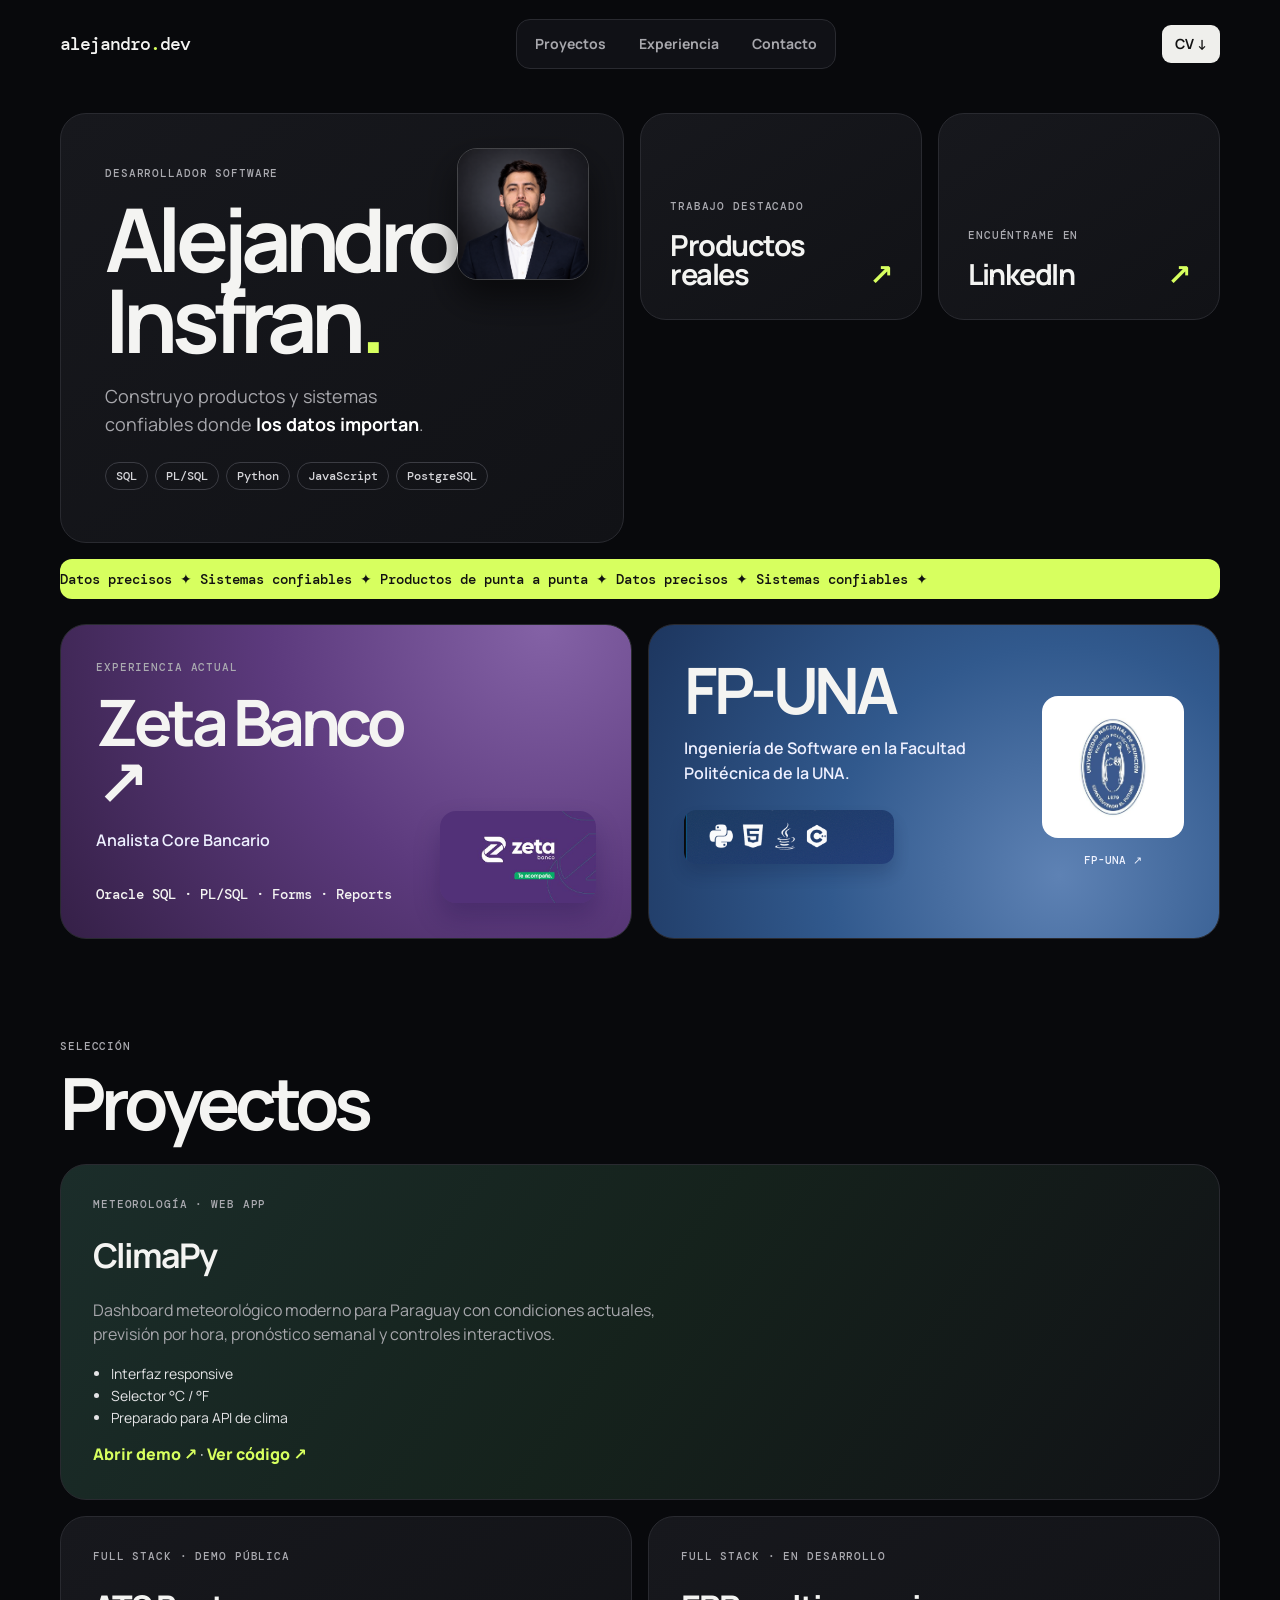
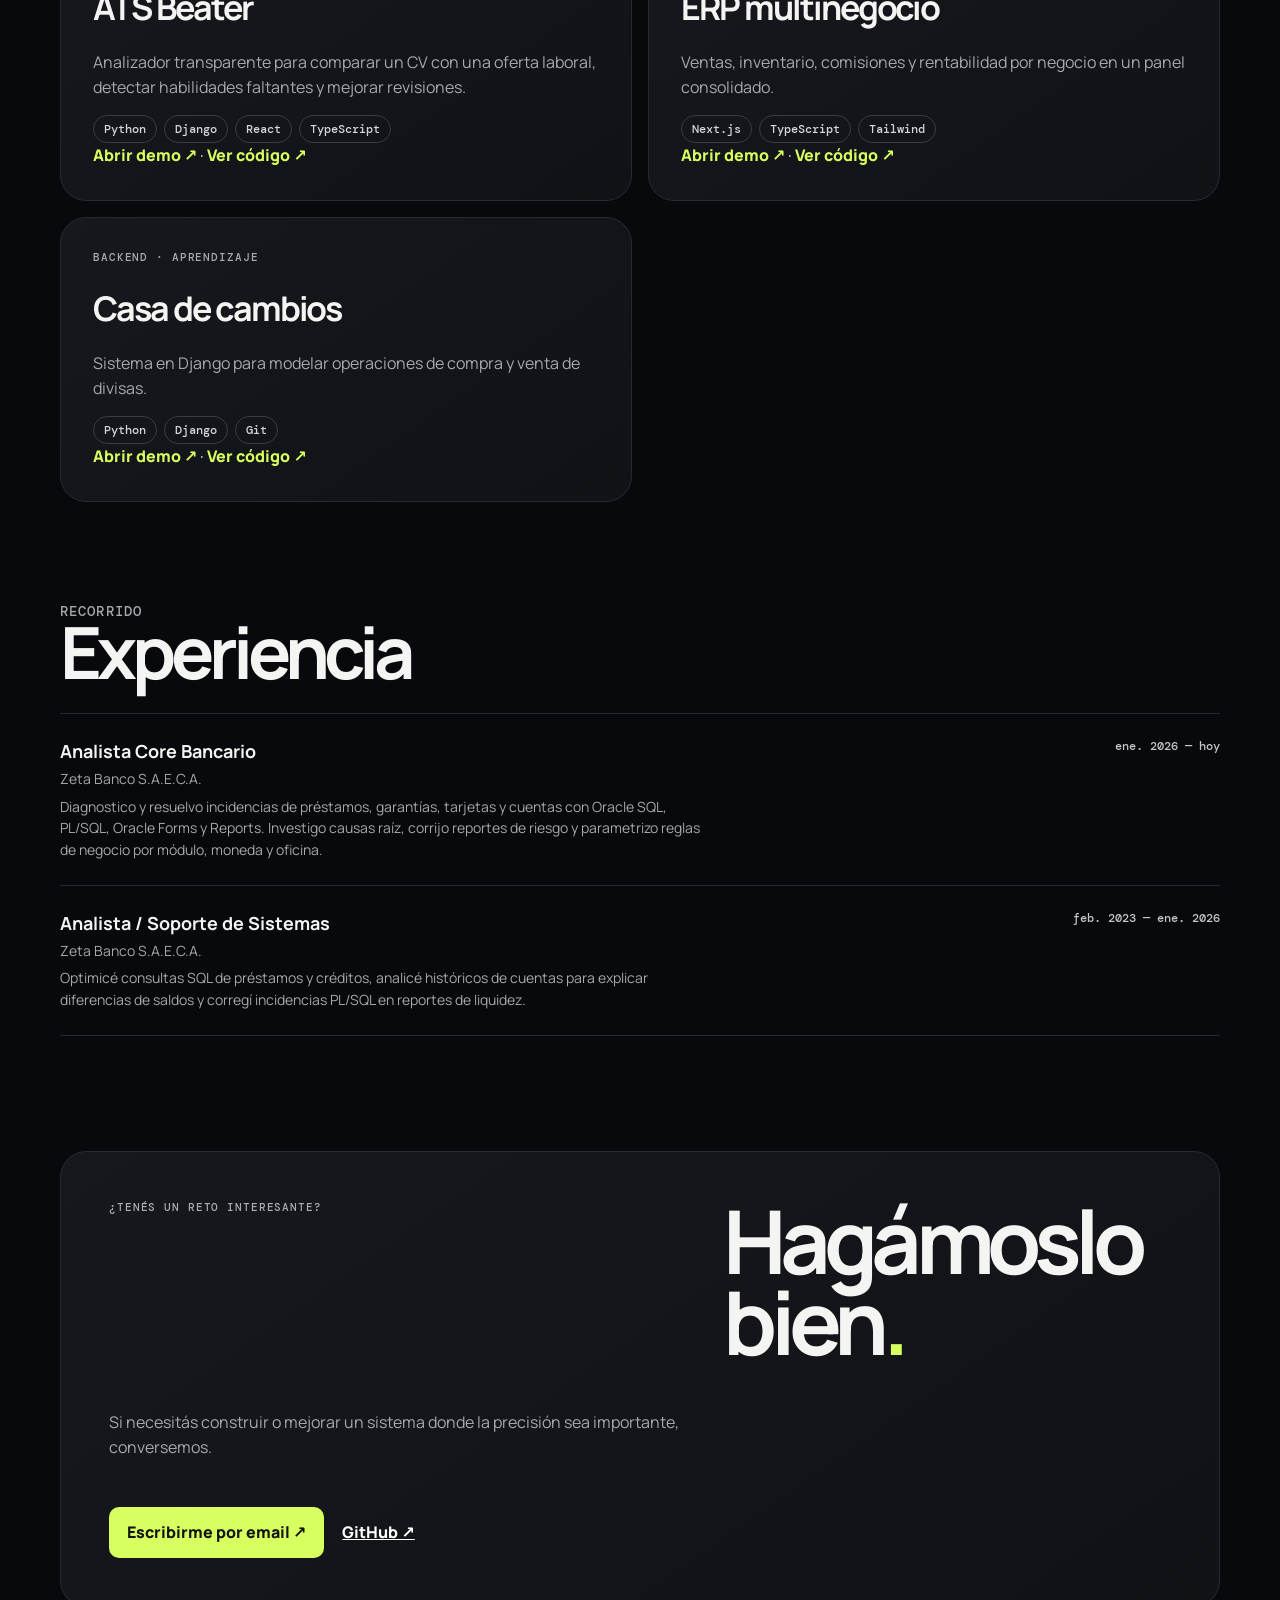
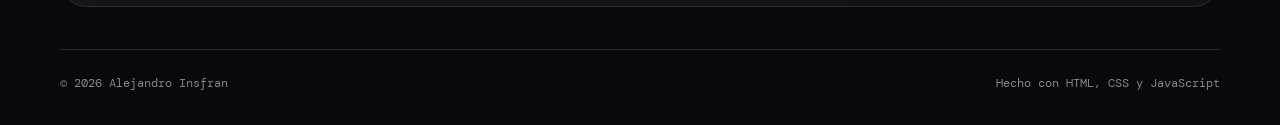
==== commit 710bc9a0: "feat: show ATS Beater in project grid" ====
--- a/index.html
+++ b/index.html
@@ -25,7 +25,7 @@
     <nav aria-label="Navegación principal">
       <a href="https://github.com/ale13211#hola-soy-alejandro-insfran-" target="_blank" rel="noreferrer">Proyectos</a><a href="#experiencia">Experiencia</a><a href="#contacto">Contacto</a>
     </nav>
-    <a class="header-cta" href="CV_Alejandro_Insfran_ES.pdf" download>CV ↓</a>
+    <a class="header-cta" href="CV_Alejandro_Insfran_EN.pdf" download>CV ↓</a>
   </header>
   <main class="wrap" id="inicio">
     <section class="hero-grid section" aria-labelledby="title">
@@ -59,6 +59,7 @@
       <div class="section-heading"><p class="eyebrow">SELECCIÓN</p><h2>Proyectos</h2></div>
       <div class="projects-grid">
         <article class="project card project-main"><div><p class="eyebrow">METEOROLOGÍA · WEB APP</p><h3>ClimaPy</h3><p>Dashboard meteorológico moderno para Paraguay con condiciones actuales, previsión por hora, pronóstico semanal y controles interactivos.</p><ul><li>Interfaz responsive</li><li>Selector °C / °F</li><li>Preparado para API de clima</li></ul></div><div><a href="demos/clima/">Abrir demo ↗</a> · <a href="https://github.com/ale13211/climapy-weather-dashboard" target="_blank" rel="noreferrer">Ver código ↗</a></div></article>
+        <article class="project card"><p class="eyebrow">FULL STACK · DEMO PÚBLICA</p><h3>ATS Beater</h3><p>Analizador transparente para comparar un CV con una oferta laboral, detectar habilidades faltantes y mejorar revisiones.</p><div class="tags"><span>Python</span><span>Django</span><span>React</span><span>TypeScript</span></div><div><a href="https://ats-beater-ebon.vercel.app" target="_blank" rel="noreferrer">Abrir demo ↗</a> · <a href="https://github.com/ale13211/ats-beater" target="_blank" rel="noreferrer">Ver código ↗</a></div></article>
         <article class="project card"><p class="eyebrow">FULL STACK · EN DESARROLLO</p><h3>ERP multinegocio</h3><p>Ventas, inventario, comisiones y rentabilidad por negocio en un panel consolidado.</p><div class="tags"><span>Next.js</span><span>TypeScript</span><span>Tailwind</span></div><div><a href="demos/erp/">Abrir demo ↗</a> · <a href="https://github.com/ale13211/nova-erp-dashboard" target="_blank" rel="noreferrer">Ver código ↗</a></div></article>
         <article class="project card"><p class="eyebrow">BACKEND · APRENDIZAJE</p><h3>Casa de cambios</h3><p>Sistema en Django para modelar operaciones de compra y venta de divisas.</p><div class="tags"><span>Python</span><span>Django</span><span>Git</span></div><div><a href="demos/casa-cambios/">Abrir demo ↗</a> · <a href="https://github.com/ale13211/cambio-claro-exchange-demo" target="_blank" rel="noreferrer">Ver código ↗</a></div></article>
       </div>
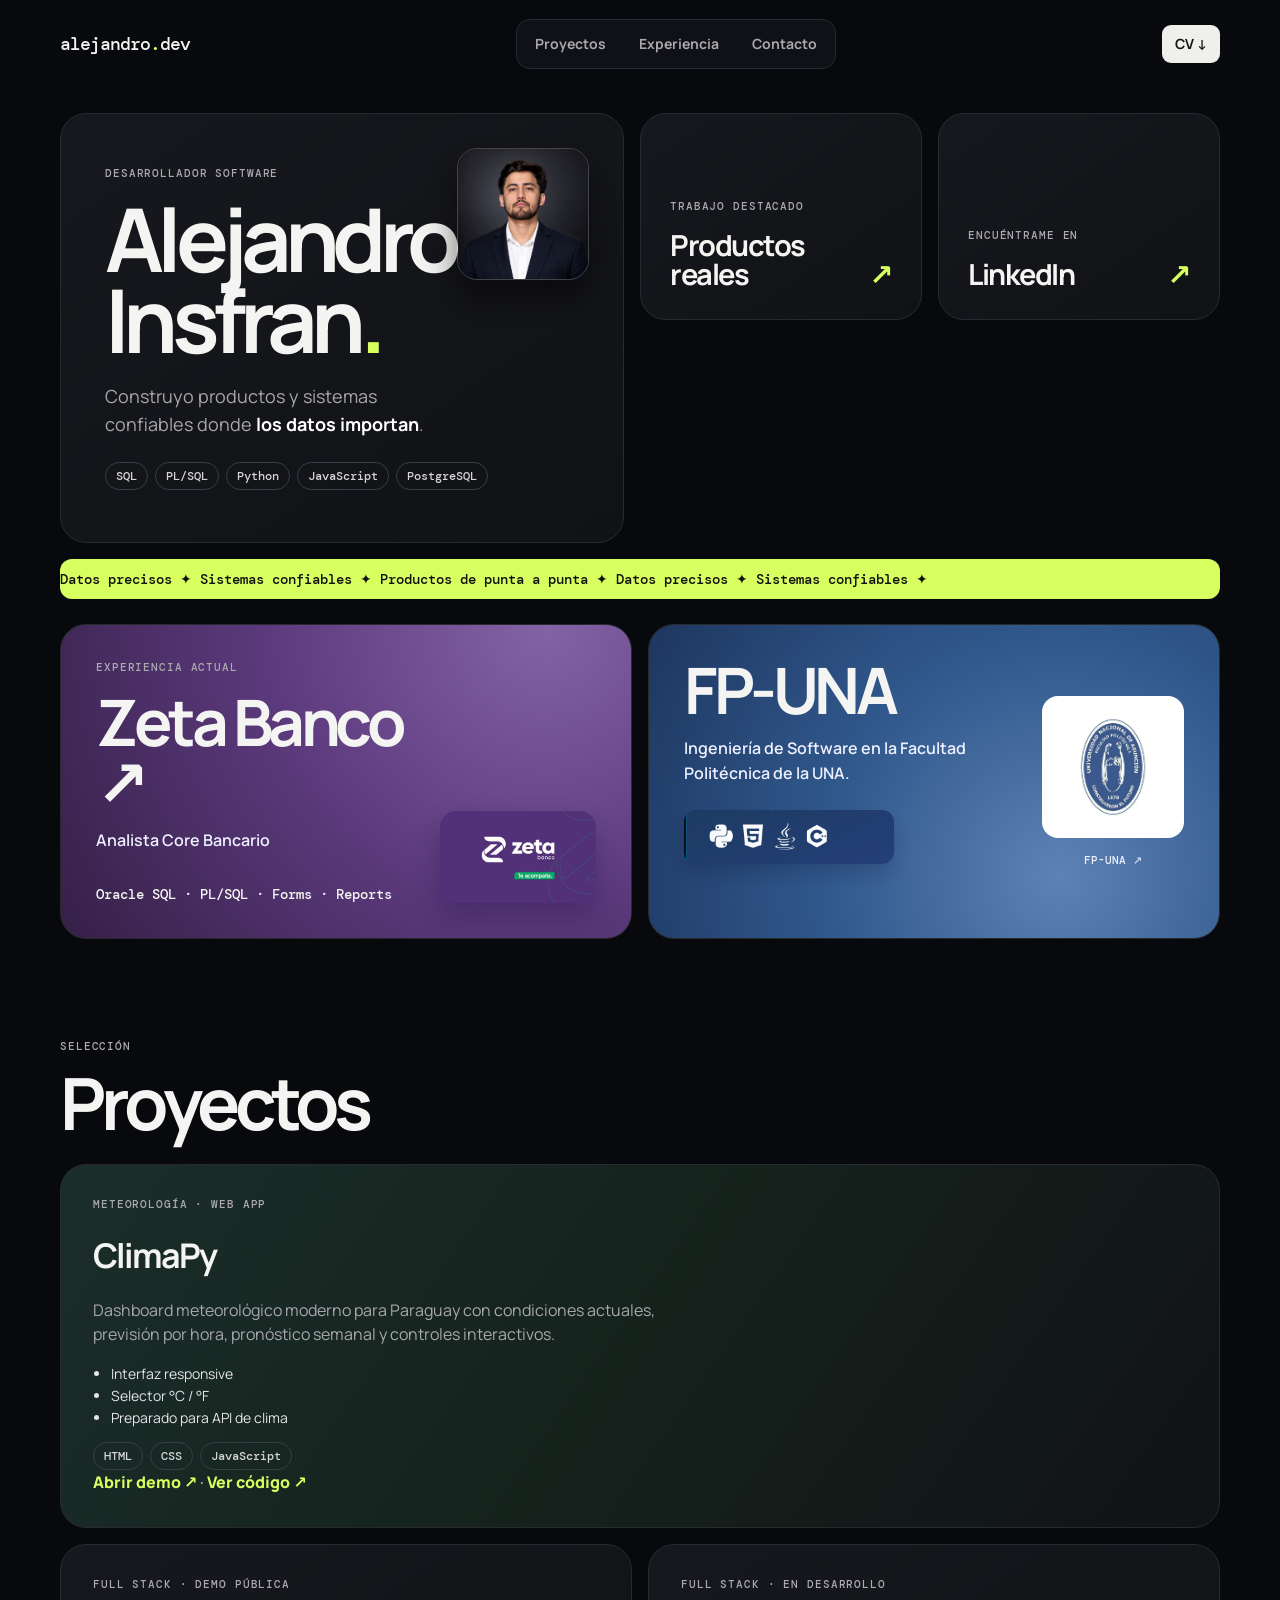
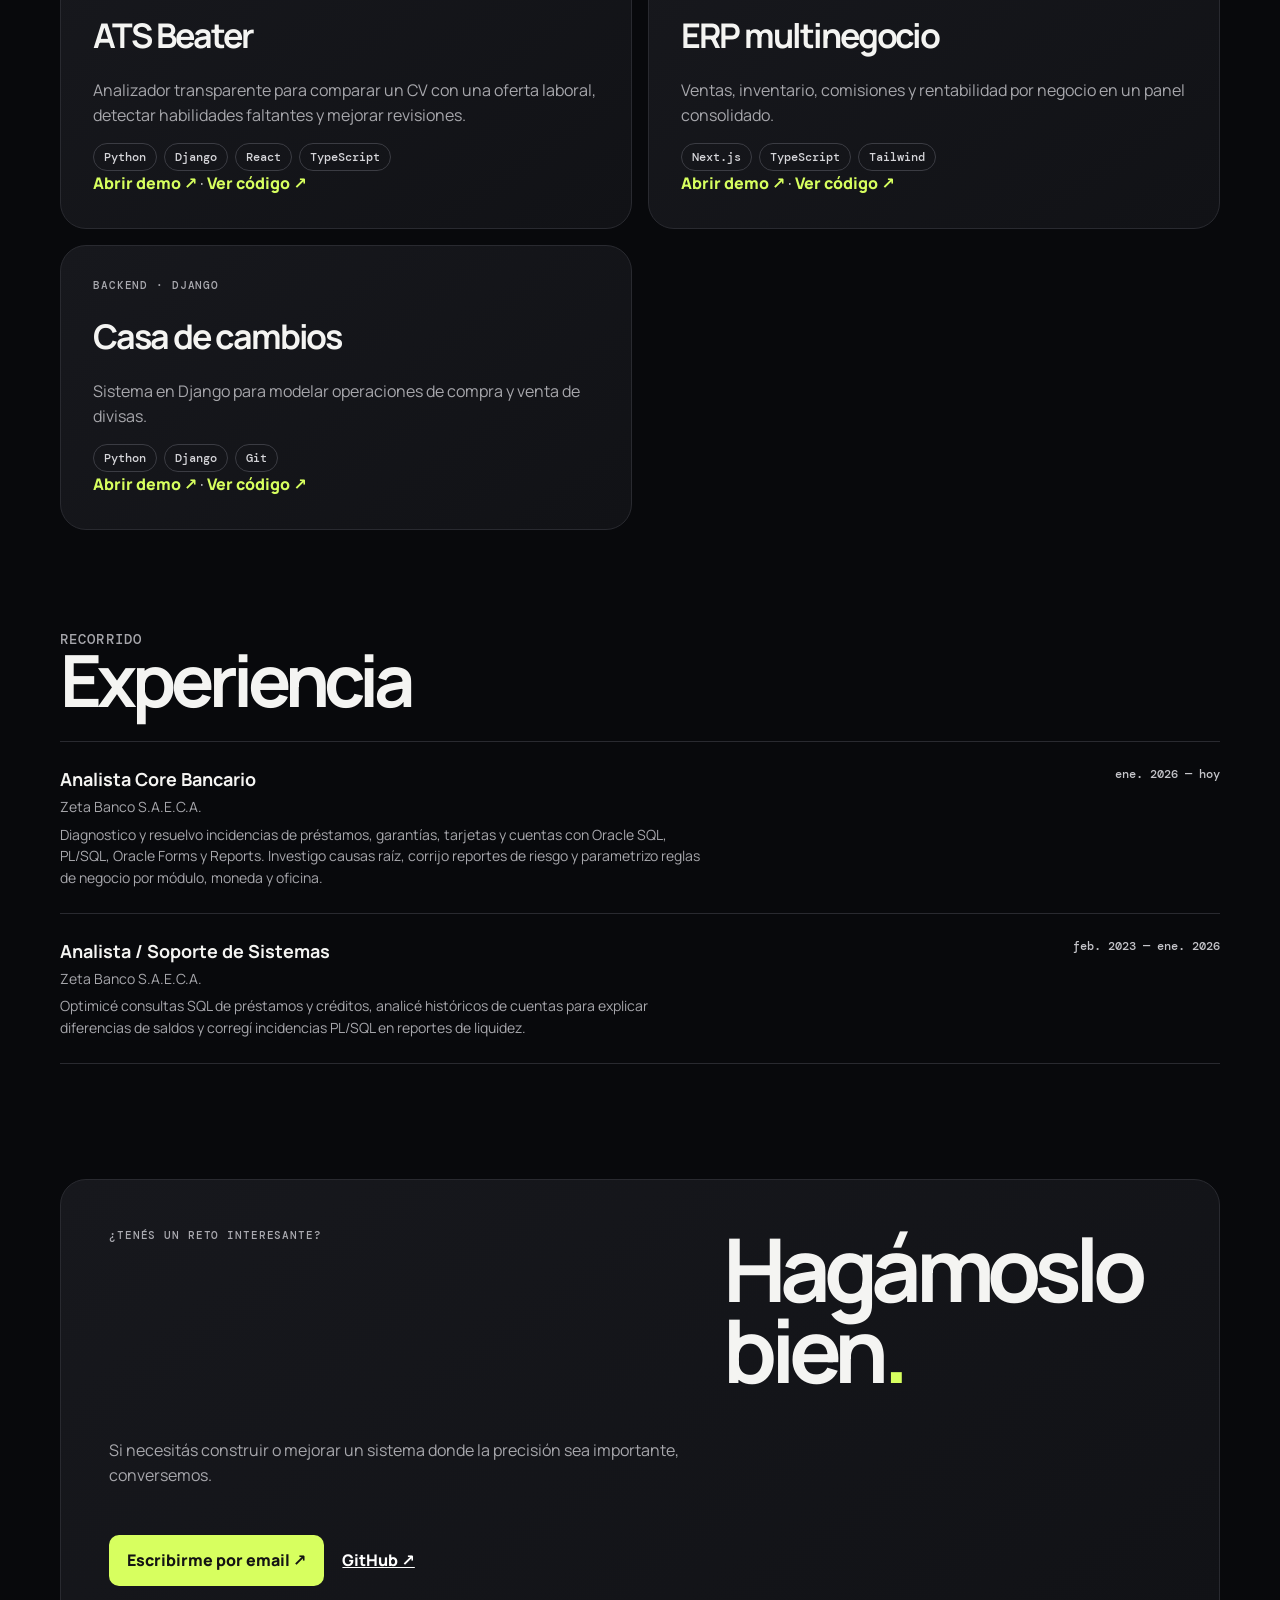
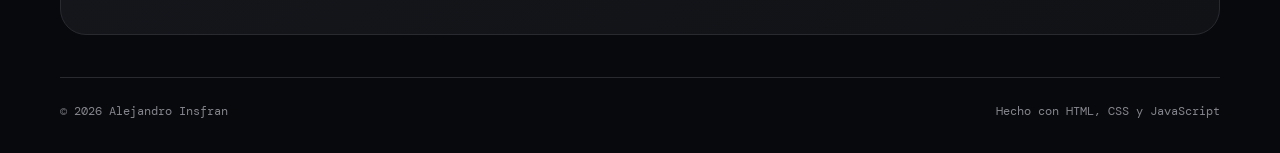
==== commit 197e2c8c: "fix: quita la etiqueta "Aprendizaje" de Casa de cambios y agrega stack a ClimaPy - Casa de cambios: " ====
--- a/index.html
+++ b/index.html
@@ -58,10 +58,10 @@
     <section id="proyectos" class="section">
       <div class="section-heading"><p class="eyebrow">SELECCIÓN</p><h2>Proyectos</h2></div>
       <div class="projects-grid">
-        <article class="project card project-main"><div><p class="eyebrow">METEOROLOGÍA · WEB APP</p><h3>ClimaPy</h3><p>Dashboard meteorológico moderno para Paraguay con condiciones actuales, previsión por hora, pronóstico semanal y controles interactivos.</p><ul><li>Interfaz responsive</li><li>Selector °C / °F</li><li>Preparado para API de clima</li></ul></div><div><a href="demos/clima/">Abrir demo ↗</a> · <a href="https://github.com/ale13211/climapy-weather-dashboard" target="_blank" rel="noreferrer">Ver código ↗</a></div></article>
+        <article class="project card project-main"><div><p class="eyebrow">METEOROLOGÍA · WEB APP</p><h3>ClimaPy</h3><p>Dashboard meteorológico moderno para Paraguay con condiciones actuales, previsión por hora, pronóstico semanal y controles interactivos.</p><ul><li>Interfaz responsive</li><li>Selector °C / °F</li><li>Preparado para API de clima</li></ul><div class="tags"><span>HTML</span><span>CSS</span><span>JavaScript</span></div></div><div><a href="demos/clima/">Abrir demo ↗</a> · <a href="https://github.com/ale13211/climapy-weather-dashboard" target="_blank" rel="noreferrer">Ver código ↗</a></div></article>
         <article class="project card"><p class="eyebrow">FULL STACK · DEMO PÚBLICA</p><h3>ATS Beater</h3><p>Analizador transparente para comparar un CV con una oferta laboral, detectar habilidades faltantes y mejorar revisiones.</p><div class="tags"><span>Python</span><span>Django</span><span>React</span><span>TypeScript</span></div><div><a href="https://ats-beater-ebon.vercel.app" target="_blank" rel="noreferrer">Abrir demo ↗</a> · <a href="https://github.com/ale13211/ats-beater" target="_blank" rel="noreferrer">Ver código ↗</a></div></article>
         <article class="project card"><p class="eyebrow">FULL STACK · EN DESARROLLO</p><h3>ERP multinegocio</h3><p>Ventas, inventario, comisiones y rentabilidad por negocio en un panel consolidado.</p><div class="tags"><span>Next.js</span><span>TypeScript</span><span>Tailwind</span></div><div><a href="demos/erp/">Abrir demo ↗</a> · <a href="https://github.com/ale13211/nova-erp-dashboard" target="_blank" rel="noreferrer">Ver código ↗</a></div></article>
-        <article class="project card"><p class="eyebrow">BACKEND · APRENDIZAJE</p><h3>Casa de cambios</h3><p>Sistema en Django para modelar operaciones de compra y venta de divisas.</p><div class="tags"><span>Python</span><span>Django</span><span>Git</span></div><div><a href="demos/casa-cambios/">Abrir demo ↗</a> · <a href="https://github.com/ale13211/cambio-claro-exchange-demo" target="_blank" rel="noreferrer">Ver código ↗</a></div></article>
+        <article class="project card"><p class="eyebrow">BACKEND · DJANGO</p><h3>Casa de cambios</h3><p>Sistema en Django para modelar operaciones de compra y venta de divisas.</p><div class="tags"><span>Python</span><span>Django</span><span>Git</span></div><div><a href="demos/casa-cambios/">Abrir demo ↗</a> · <a href="https://github.com/ale13211/cambio-claro-exchange-demo" target="_blank" rel="noreferrer">Ver código ↗</a></div></article>
       </div>
     </section>
     <section id="experiencia" class="section experience">
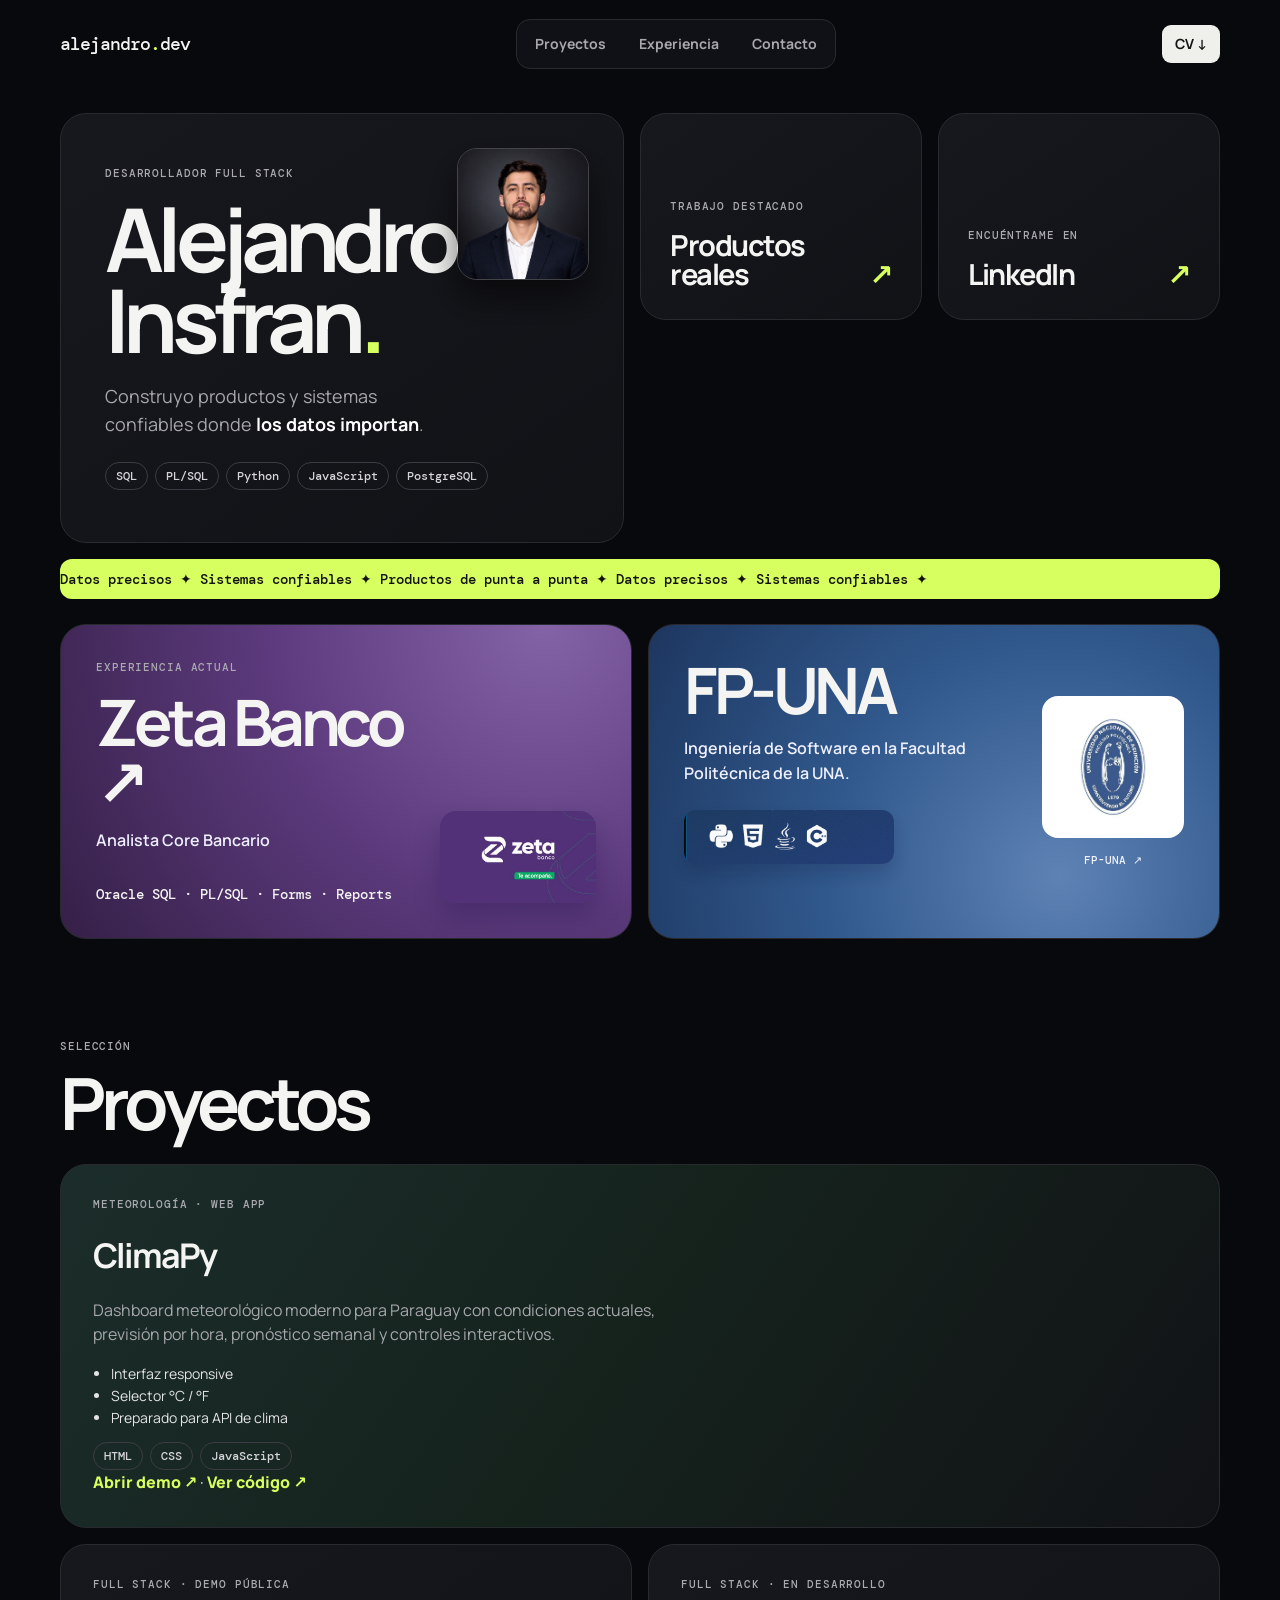
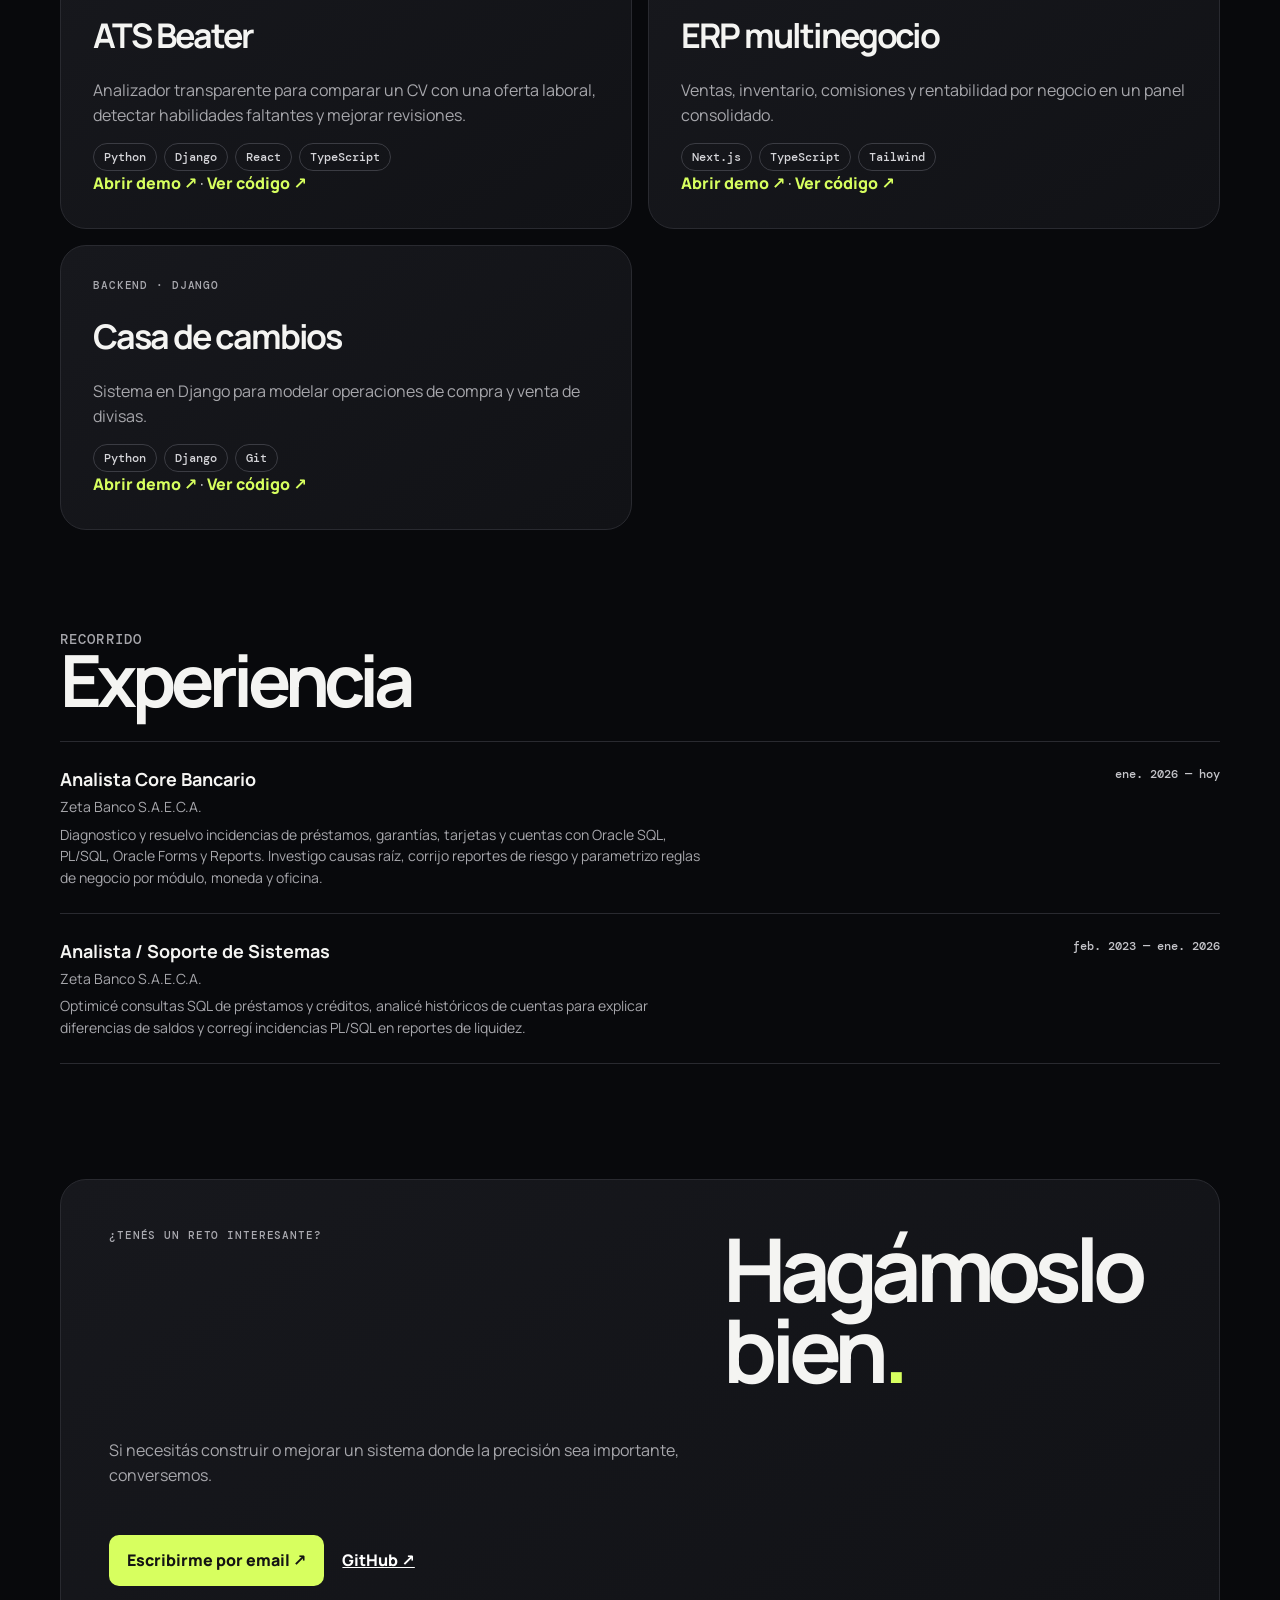
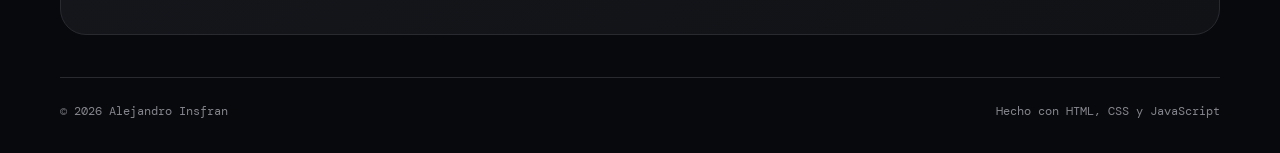
==== commit 0d5fe66b: "fix: alinea el titulo del hero con LinkedIn (Desarrollador Full Stack) Co-Authored-By: Claude Sonnet" ====
--- a/index.html
+++ b/index.html
@@ -31,7 +31,7 @@
     <section class="hero-grid section" aria-labelledby="title">
       <article class="card intro">
         <img class="profile-photo" src="assets/alejandro-insfran-profile.png" alt="Retrato profesional de Alejandro Insfran">
-        <p class="eyebrow">DESARROLLADOR SOFTWARE</p>
+        <p class="eyebrow">DESARROLLADOR FULL STACK</p>
         <h1 id="title">Alejandro<br>Insfran<span>.</span></h1>
         <p class="lead">Construyo productos y sistemas confiables donde <strong>los datos importan</strong>.</p>
         <div class="chips"><span>SQL</span><span>PL/SQL</span><span>Python</span><span>JavaScript</span><span>PostgreSQL</span></div>
